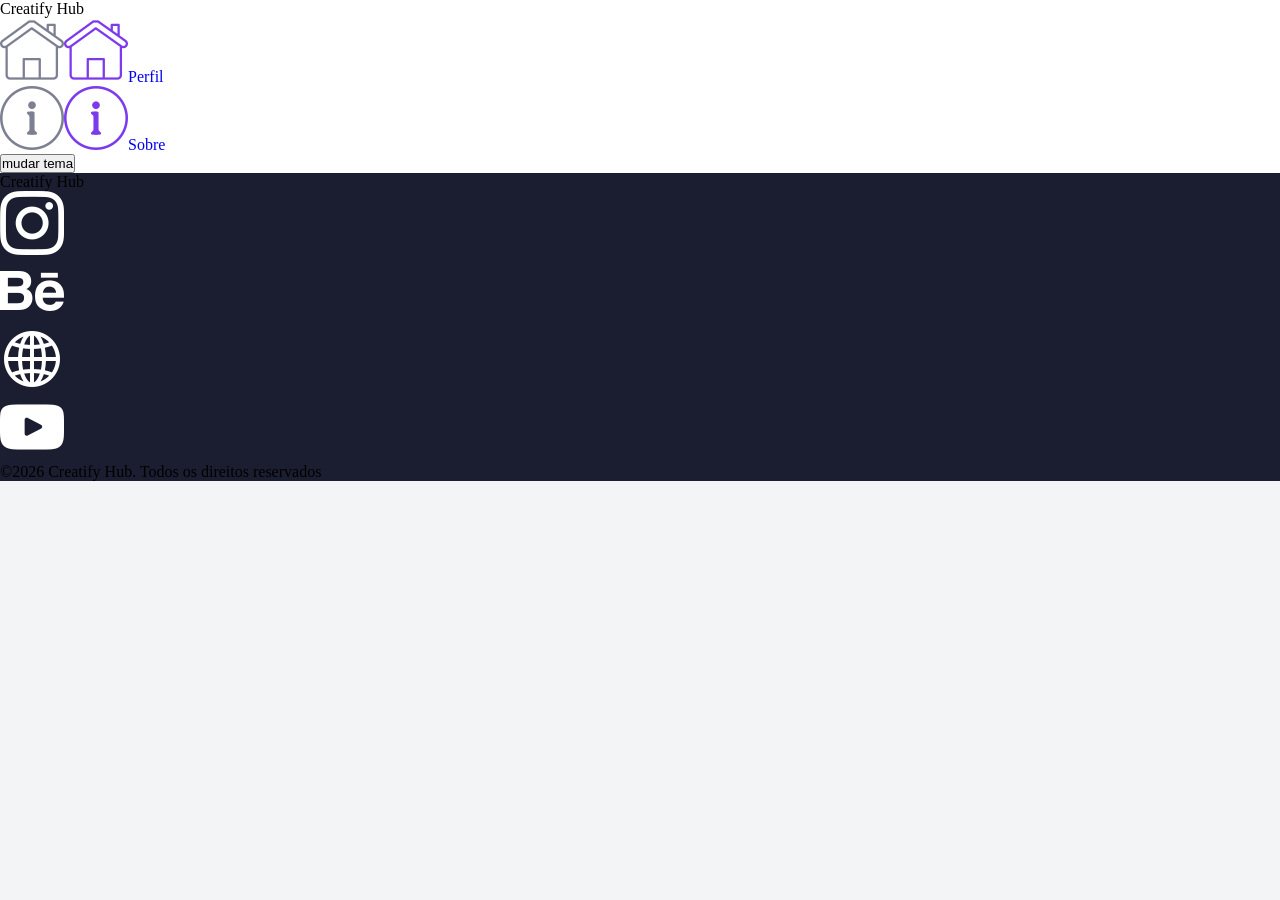
==== pages/sobre.html @ c6175269 "feat: add about page structure" ====
<!DOCTYPE html>
<html lang="pt-BR">
<head>
    <meta charset="UTF-8">
    <meta name="viewport" content="width=device-width, initial-scale=1.0">
    <link rel="stylesheet" href="../assets/css/style.css">
    <title>Sobre</title>
</head>
<body>
    <header>
        <section id="container-menu">
            <div class="logo-menu">
                <div class="logo-menu-img">
                </div>
                <div class="logo-menu-txt">
                    <p>Creatify <span>Hub</span></p>
                </div>
            </div>

            <nav aria-label="Menu principal" class="menu">
                <ul>
                    <li><a href="../index.html"><img src="../assets/icons/home.png" alt="" class="img-menu"><img src="../assets/icons/home-hover.png" alt="" class="img-hover">Perfil</a></li>

                    <li><a href="../pages/sobre.html" class="ativ"><img src="../assets/icons/sobre.png" alt="" class="img-menu"><img src="../assets/icons/sobre-hover.png" alt="" class="img-hover">Sobre</a></li>
                </ul>
            </nav>

            <div>
                <button>mudar tema</button>
            </div>
        </section>
    </header>


    <footer>
        <section class="rodape">
            <div class="logo-rodape">
                <div class="logo-rodape-img">

                </div>
                <div class="logo-rodape-txt">
                    <p>Creatify <span>Hub</span></p>
                </div>
            </div>

            <nav aria-label="Redes sociais" class="redes-sociais">
                <ul>
                    <li><a href="#!"><img src="../assets/icons/instagram-branco.png" alt="Instagram"></a></li>
                    <li><a href="#!"><img src="../assets/icons/behance-branco.png" alt="Behance"></a></li>
                    <li><a href="#!"><img src="../assets/icons/internet-branco.png" alt="Site pessoal"></a></li>
                    <li><a href="#!"><img src="../assets/icons/youtube-branco.png" alt="YouTube"></a></li>
                </ul>
            </nav>

            <div class="copy">
                <p>&copy;2026 Creatify Hub. Todos os direitos reservados</p>
            </div>
        </section>
    </footer>

    <script src="../assets/js/script.js"></script>
</body>
</html>
---- assets/css/style.css ----
@charset "UTF-8";
@import url(variables.css);

*{
    padding: 0;
    margin: 0;
    box-sizing: border-box;
}

a{
    text-decoration: none;
}

ul{
    list-style: none;
}

body{
    background-color: var(--cor-fundo);
}


header{
    background-color: var(--cor-fundo-branco);
}

footer{
    background-color: var(--cor-fundo-rodape);
}
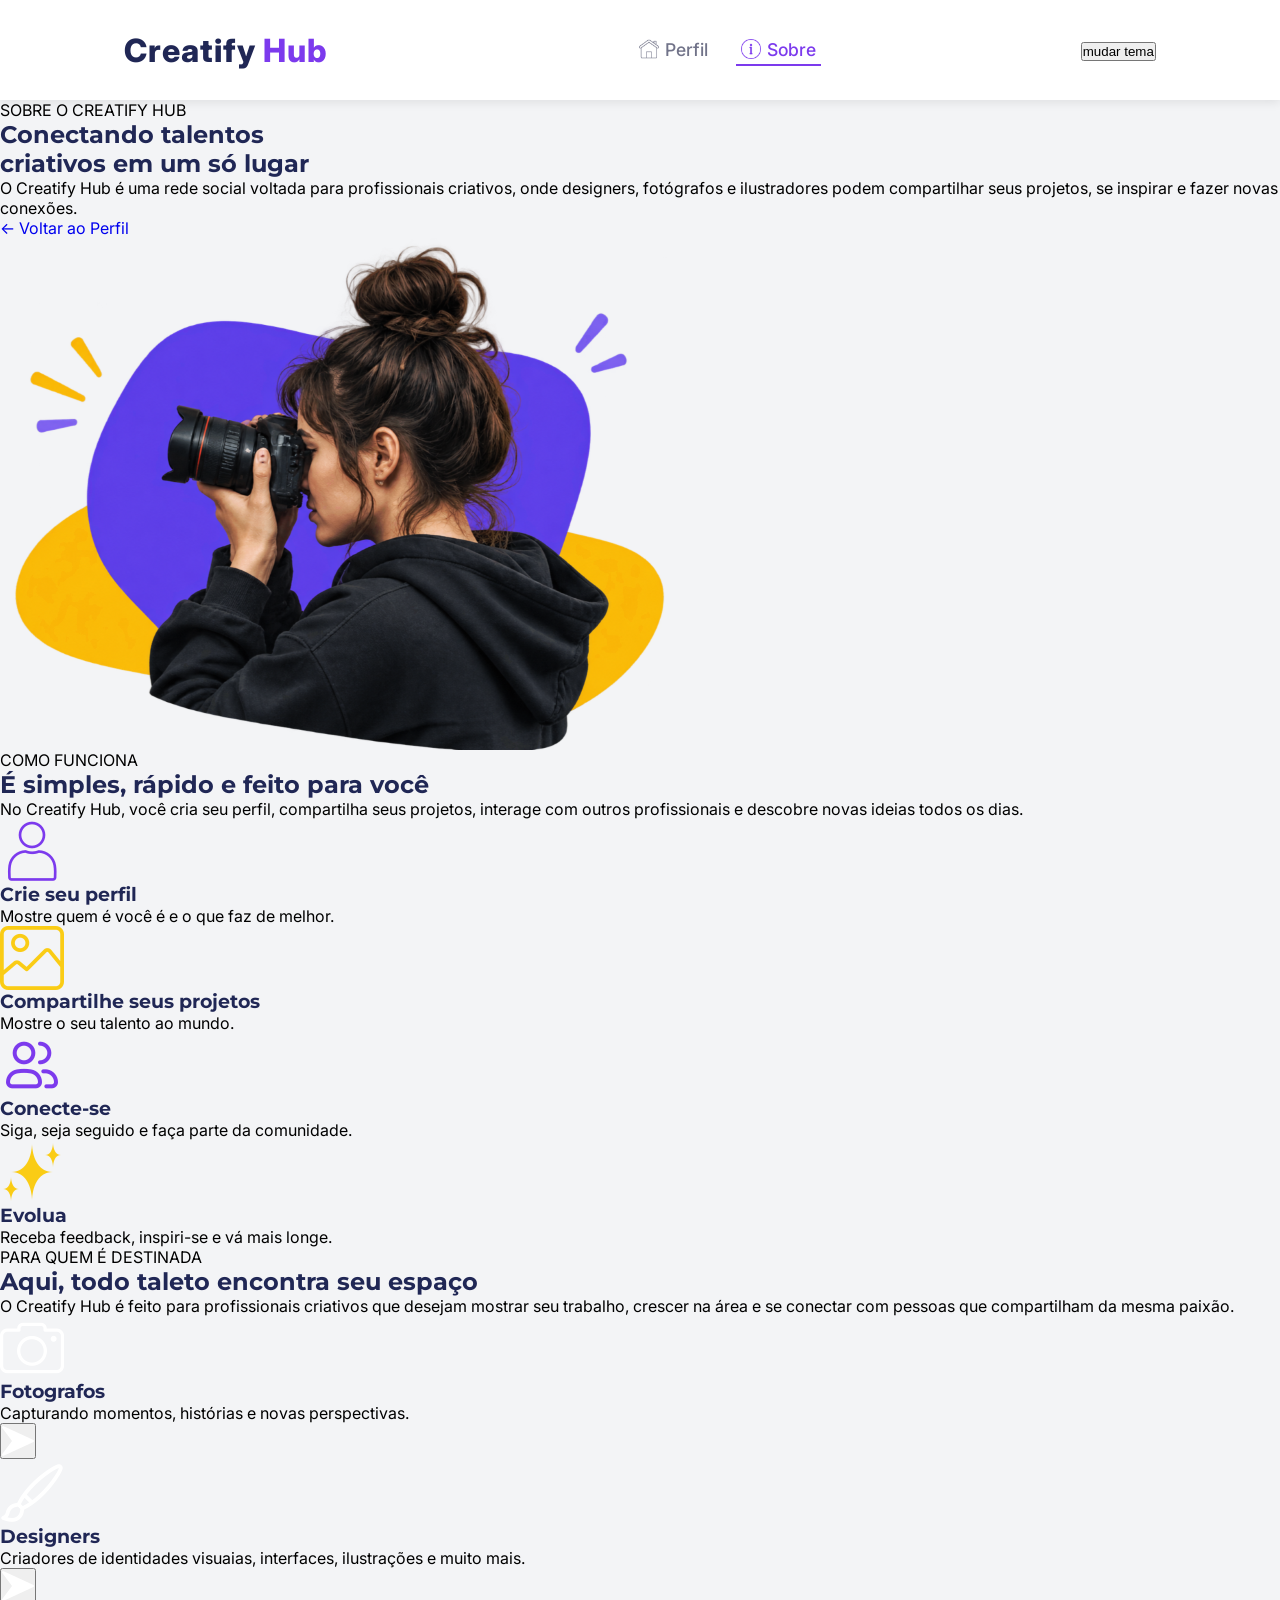
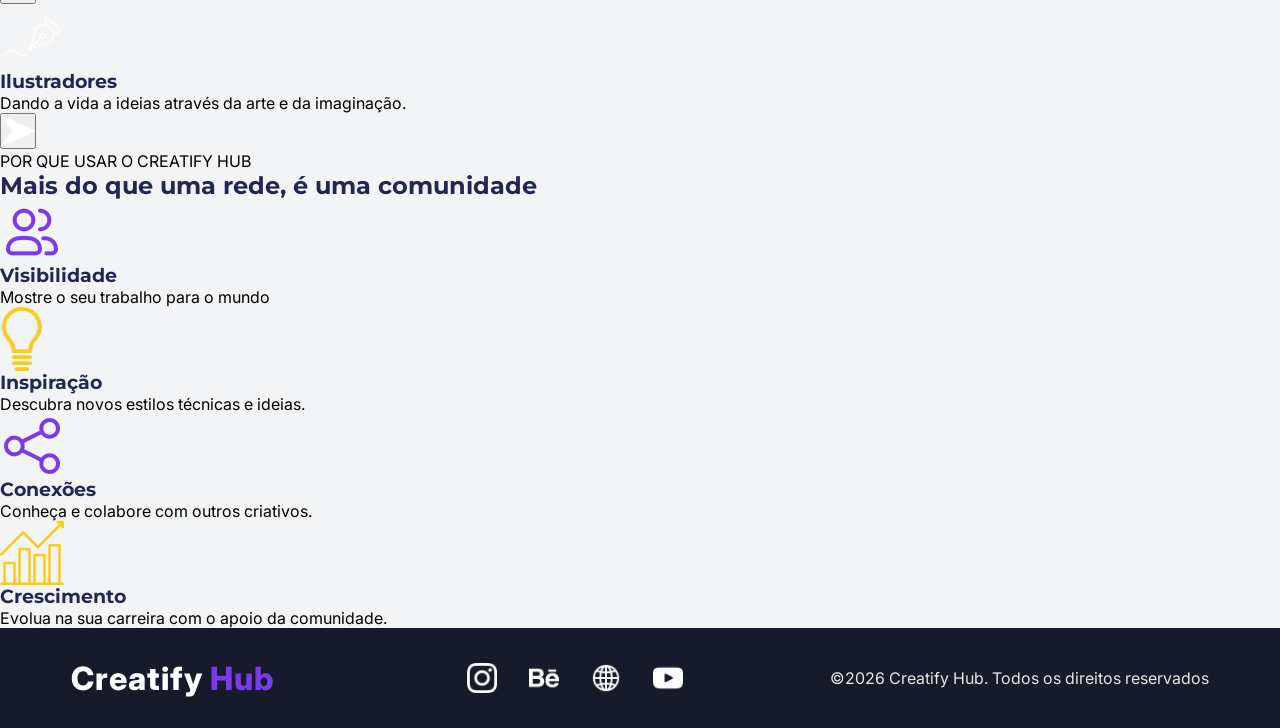
==== commit 9b445b11: "feat: add about page content structure" ====
--- a/pages/sobre.html
+++ b/pages/sobre.html
@@ -31,6 +31,136 @@
         </section>
     </header>
 
+    <main id="container-sobre">
+        <section class="hero-sobre">
+            <div class="hero-txt">
+                <span class="global-span">SOBRE O CREATIFY HUB</span>
+                <h1>Conectando talentos <br><span>criativos</span> em um só lugar</h1>
+                <p>O Creatify Hub é uma rede social voltada para profissionais criativos, onde designers, fotógrafos e ilustradores podem compartilhar seus projetos, se inspirar e fazer novas conexões.</p>
+                <a href="../index.html">← Voltar ao Perfil</a>
+            </div>
+            <div class="hero-img">
+                <img src="../assets/img/sobre.png" alt="">
+            </div>
+        </section>
+
+        <section class="conteudo-sobre">
+            <div class="cards-sobre">
+                <div class="sobre">
+                    <span class="global-span">COMO FUNCIONA</span>
+                    <h2>É simples, rápido e feito para você</h2>
+                    <p>No Creatify Hub, você cria seu perfil, compartilha seus projetos, interage com outros profissionais e descobre novas ideias todos os dias.</p>
+                </div>
+
+                <div class="info-sobre funciona">
+                    <div class="func">
+                        <div class="func-img func-img-primar func-img1">
+                            <img src="../assets/icons/seguidores.png" alt="">
+                        </div>
+                        <h3>Crie seu perfil</h3>
+                        <p>Mostre quem é você é e o que faz de melhor.</p>
+                    </div>
+
+                    <div class="func-divisor"></div>
+
+                    <div class="func">
+                        <div class="func-img func-img-secun func-img2">
+                            <img src="../assets/icons/projeto-sobre.png" alt="">
+                        </div>
+                        <h3>Compartilhe seus projetos</h3>
+                        <p>Mostre o seu talento ao mundo.</p>
+                    </div>
+
+                    <div class="func-divisor"></div>
+
+                    <div class="func">
+                        <div class="func-img func-img-primar func-img3">
+                            <img src="../assets/icons/conecte-sobre.png" alt="">
+                        </div>
+                        <h3>Conecte-se</h3>
+                        <p>Siga, seja seguido e faça parte da comunidade.</p>
+                    </div>
+
+                    <div class="func-divisor"></div>
+
+                    <div class="func">
+                        <div class="func-img  func-img-secun func-img4">
+                            <img src="../assets/icons/evolua-sobre.png" alt="">
+                        </div>
+                        <h3>Evolua</h3>
+                        <p>Receba feedback, inspiri-se e vá mais longe.</p>
+                    </div>
+                </div>
+            </div>
+
+            <div class="cards-sobre">
+                <div class="sobre">
+                    <span class="global-span">PARA QUEM É DESTINADA</span>
+                    <h2>Aqui, todo taleto encontra seu espaço</h2>
+                    <p>O Creatify Hub é feito para profissionais criativos que desejam mostrar seu trabalho, crescer na área e se conectar com pessoas que compartilham da mesma paixão.</p>
+                </div>
+
+                <div class="info-sobre">
+                    <div class="card-profi">
+                        <div class="profi-primaria profi"><img src="../assets/icons/camera-sobre.png" alt=""></div>
+                        <h3>Fotografos</h3>
+                        <p>Capturando momentos, histórias e novas perspectivas.</p>
+                        <button><img src="../assets/icons/seta-direita.png" alt=""></button>
+                    </div>
+
+                    <div class="card-profi">
+                        <div class="profi-secundaria profi">
+                            <img src="../assets/icons/pincel.png" alt="">
+                        </div>
+                        <h3>Designers</h3>
+                        <p>Criadores de identidades visuaias, interfaces, ilustrações e muito mais.</p>
+                        <button><img src="../assets/icons/seta-direita.png" alt=""></button>
+                    </div>
+
+                    <div class="card-profi">
+                        <div class="profi-primaria profi"><img src="../assets/icons/curvatura.png" alt="" class="curva"></div>
+                        <h3>Ilustradores</h3>
+                        <p>Dando a vida a ideias através da arte e da imaginação.</p>
+                        <button href="#!"><img src="../assets/icons/seta-direita.png" alt=""></button>
+                    </div>
+                </div>
+            </div>
+
+            <div  class="cards-sobre">
+                <div class="sobre">
+                    <span class="global-span">POR QUE USAR O CREATIFY HUB</span>
+                    <h2>Mais do que uma rede, é uma comunidade</h2>
+                </div>
+
+                <div  class="info-sobre">
+                    <div class="card-comu">
+                        <div class="sob sob-prima"><img src="../assets/icons/conecte-sobre.png" alt=""></div>
+                        <h3>Visibilidade</h3>
+                        <p>Mostre o seu trabalho para o mundo</p>
+                    </div>
+
+                    <div class="card-comu">
+                        <div class="sob sob-segu"><img src="../assets/icons/criativa.png" alt=""></div>
+                        <h3>Inspiração</h3>
+                        <p>Descubra novos estilos técnicas e ideias.</p>
+                    </div>
+
+                    <div class="card-comu">
+                        <div class="sob sob-prima"><img src="../assets/icons/compartilhar.png" alt=""></div>
+                        <h3>Conexões</h3>
+                        <p>Conheça e colabore com outros criativos.</p>
+                    </div>
+
+                    <div class="card-comu">
+                        <div class="sob sob-segu"><img src="../assets/icons/grafico.png" alt=""></div>
+                        <h3>Crescimento</h3>
+                        <p>Evolua na sua carreira com o apoio da comunidade.</p>
+                    </div>
+
+                </div>
+            </div>
+        </section>
+    </main>
 
     <footer>
         <section class="rodape">
--- a/assets/css/style.css
+++ b/assets/css/style.css
@@ -1,14 +1,31 @@
 @charset "UTF-8";
-@import url(variables.css);
+@import url('variables.css');
 
 *{
     padding: 0;
     margin: 0;
     box-sizing: border-box;
+    outline: 1px solid re;
 }
 
 a{
     text-decoration: none;
+    user-select: none;
+    white-space: nowrap;
+    -webkit-tap-highlight-color: transparent;
+}
+
+img{
+    max-width: 100%;
+    height: auto;
+    display: block;
+    user-select: none;
+    -webkit-user-drag: none;
+}
+
+h1,h2,h3{
+    font-family: var(--fonte-titulo);
+    color: var(--cor-texto-escuro);
 }
 
 ul{
@@ -17,13 +34,908 @@
 
 body{
     background-color: var(--cor-fundo);
-}
-
-
+    font-family: var(--fonte-texto);
+}
+
+.logo-menu, .logo-rodape{
+    width: 100%;
+    max-width: 250px;
+}
+
+.logo-menu-txt, .logo-rodape-txt{
+    font-size: 2rem;
+    font-weight: 800;
+    letter-spacing: 1px;
+}
+
+.logo-menu-txt span, .logo-rodape-txt span{
+    color: var(--cor-primaria);
+}
+
+html{
+    scroll-behavior: smooth;
+    scrollbar-width: thin;
+    scrollbar-color: var(--cor-primaria) var(--cor-fundo);
+}
+
+::-webkit-scrollbar{
+    width: 12px;
+}
+
+::-webkit-scrollbar-track{
+    background-color: var(--cor-fundo);
+}
+
+::-webkit-scrollbar-thumb{
+    background-color: var(--cor-primaria);
+    border-radius: 10px;
+    border: 3px solid var(--cor-fundo); 
+}
+
+/* ========== Inicio do Menu da pagina ========== */
 header{
+    display: flex;
+    align-items: center;
+    justify-content: center;
+    min-height: 100px;
+    width: 100%;
     background-color: var(--cor-fundo-branco);
-}
-
+    box-shadow: 0px 2px 10px #00000018;
+}
+
+#container-menu{
+    width: 100%;
+    max-width: 1600px;
+    min-height: 80px;
+    display: flex;
+    align-items: center;
+    justify-content: space-around;
+    flex-flow: row wrap;
+}
+
+.logo-menu-txt {
+    color: var(--cor-texto-escuro);
+}
+
+.menu{
+    width: 100%;
+    max-width: 210px;
+    padding: 5px;
+}
+
+.menu ul{
+    display: flex;
+    justify-content: space-around;
+    gap: 10px;
+}
+
+.menu a{
+    display: flex;
+    align-items: end;
+    gap: 6px;
+    cursor: pointer;
+    line-height: 1;
+    color: var(--cor-texto-clara);
+    font-size: 1.1rem;
+    font-weight: 500;
+    padding: 5px;
+    border-bottom: 2px solid transparent;
+    transition: color .3s ease-in-out, border .3s ease-in-out;
+}
+
+.menu a:hover{
+    color: var(--cor-primaria);
+    border-bottom: 2px solid var(--cor-primaria);
+}
+
+.menu a:hover .img-hover{
+    display: block;
+}
+
+.menu a:hover .img-menu{
+    display: none;
+}
+
+.img-hover{
+    display: none;
+}
+
+.menu img{
+    max-width: 20px;
+}
+
+.menu a:focus-visible{
+    outline: 2px solid var(--cor-primaria);
+    outline-offset: 4px;
+    color: var(--cor-primaria);
+    border-bottom: none;
+    border-radius: 5px;
+}
+
+.menu a:focus-visible .img-hover{
+    display: block;
+}
+
+.menu a:focus-visible .img-menu{
+    display: none;
+}
+
+a.ativ{
+    color: var(--cor-primaria);
+    border-bottom: 2px solid var(--cor-primaria);
+}
+
+a.ativ .img-hover{
+    display: block;
+}
+
+a.ativ .img-menu{
+    display: none;
+}
+/* ========== Fim do Menu da pagina ========== */
+
+
+/* ========== Inicio da pagina perfil ========== */
+#container-perfil{
+    display: flex;
+    align-items: flex-start;
+    justify-content: center;
+    flex-flow: row nowrap;
+    margin: 20px auto;
+    gap: 30px;
+    width: 100%;
+    max-width: 1600px;
+    padding: 10px;
+}
+
+.perfil{
+    background-color: var(--cor-fundo-branco);
+    box-shadow: 0px 0px 10px #00000018;
+    border-radius: 10px;
+    flex: 1;
+}
+
+.imagem-de-fundo{
+    border-radius: 10px 10px 0 0;
+    height: 200px;
+}
+
+.imagem-de-fundo img{
+    border-radius: 10px 10px 0 0;
+    height: 200px;
+    width: 100%;
+    object-fit: cover;
+}
+
+.foto-perfil{
+    position: absolute;
+    box-shadow: 5px 5px 10px #0000002f;
+    background-color: #E9E2D6;
+    border-radius: 50%;
+    width: 130px;
+    height: 130px;
+    bottom:50%;
+    top: 0;
+    left: 20px;
+    transform: translateY(-50%);
+    border: 2px solid var(--cor-primaria);
+    z-index: 1;
+}
+
+.foto-perfil img{
+    object-fit: cover;
+    border-radius: 50%;
+}
+
+.informacoes-perfil{
+    position: relative;
+    display: flex;
+    flex-flow: column nowrap;
+    gap: 30px;
+    padding: 20px;
+}
+
+.info-perfil{
+    margin-top: 60px;
+}
+
+.nome-pf{
+    display: flex;
+    align-items: center;
+    gap: 8px;
+    line-height: 1.4;
+}
+
+.nome-pf img{
+    max-width: 20px;
+}
+
+#nome{
+    font-weight: 700;
+    font-size: 1.7rem;
+    color: var(--cor-texto-escuro);
+}
+
+#profissao{
+    font-size: 1.1rem;
+    font-weight: 600;
+    color: var(--cor-primaria);
+    margin-bottom: 20px;
+}
+
+#bio{
+    font-size: 1.1rem;
+    margin-bottom: 20px;
+    font-weight: 500;
+    color: var(--cor-texto-escuro);
+    overflow-wrap: anywhere;
+}
+
+.bio-global{
+    display: flex;
+    align-items: center;
+    gap: 8px;
+    margin: 12px 0;
+    color: var(--cor-texto-clara);
+    font-size: 1.05rem;
+    font-weight: 400;
+}
+
+.local-img , .link-img{
+    max-width: 15px;
+    margin-right: 5px;
+}
+
+#trabalhos{
+    overflow-wrap: anywhere;
+}
+
+.traba-img{
+    max-width: 20px;
+}
+
+.botoes-perfil{
+    width: 100%;
+    max-width: 90%;
+    margin: 30px auto 0 auto;
+    display: flex;
+    justify-content: center;
+    flex-flow: row wrap;
+    gap: 20px;
+}
+
+#link-projeto{
+    color: var(--cor-texto-clara);
+    transition: color .2s;
+    user-select: auto;
+    cursor: pointer;
+    border-radius: 3px;
+}
+
+#link-projeto:hover{
+    color: var(--cor-primaria);
+    text-decoration: underline;
+}
+
+#link-projeto:focus-visible{
+    outline: 1px solid var(--cor-primaria);
+    outline-offset: 3px;
+    color: var(--cor-primaria);
+    text-decoration: underline;
+}
+
+#btn-seguir, #btn-bio{
+    flex: 1;
+    border: none;
+    padding: 12px;
+    font-size: 1.1rem;
+    font-weight: 500;
+    border-radius: 50px;
+    white-space: nowrap;
+    font-family: var(--fonte-titulo);
+    cursor: pointer;
+    transition: transform .2s;
+}
+
+#btn-seguir:active, #btn-bio:active{
+    transform: translateY(5px) scale(.95);
+}
+
+#btn-seguir:focus-visible, #btn-bio:focus-visible{
+    outline: 2px solid var(--cor-primaria);
+    outline-offset: 6px;
+    transform: translateY(5px) scale(.95);
+}
+
+#btn-seguir{
+    background-color: var(--cor-primaria);
+    color: var(--cor-fundo-branco);
+}
+
+#btn-bio{
+    background-color: #ede3ff;
+    color: var(--cor-primaria);
+}
+
+.seguidor{
+    position: relative;
+    display: flex;
+    justify-content: space-evenly;
+    align-items: center;
+    gap: 10px;
+    text-align: center;
+    padding: 10px 5px 20px 5px;
+}
+
+.seguidor::before{
+    position: absolute;
+    content: "";
+    background-image: linear-gradient(to right,#FFF , #b1b0b0, #8b8b8bb0 ,#b1b0b0 , #FFF );
+    bottom: 0;
+    left: 0;
+    width: 100%;
+    height: 1px;
+}
+
+.divisoria::before{
+    position: absolute;
+    content: "";
+    background-image: linear-gradient(to bottom,#FFF , #b1b0b0, #8b8b8b ,#b1b0b0 , #FFF );
+    top: 50%;
+    bottom: 0;
+    width: 1px;
+    height: 60px;
+    transform: translateY(-50%);
+}
+
+.info-segui p{
+    color: var(--cor-texto-escuro);
+    font-size: 1.6rem;
+    font-weight: 700;
+}
+
+.info-segui span, .visualizacao span{
+    color: var(--cor-texto-clara);
+    font-size: 1rem;
+    font-weight: 500;
+}
+
+.redes h2{
+    margin-bottom: 15px;
+}
+
+.redes a{
+    cursor: pointer;
+    position: relative;
+    display: inline-block;
+    width: 30px;
+    height: 30px;
+}
+
+.redes ul{
+    display: flex;
+    align-self: center;
+    gap: 30px;
+}
+
+.redes img{
+    max-width: 100%;
+    height: auto;
+    position: absolute;
+    left: 0;
+    top: 0;
+    transition: opacity .5s ease-out;
+}
+
+.rede-img{
+    opacity: 1;
+}
+
+.rede-hover {
+    opacity: 0;
+}
+
+.redes a:hover .rede-img {
+    opacity: 0;
+}
+
+.redes a:hover .rede-hover {
+    opacity: 1;
+}
+
+.redes a:focus-visible{
+    outline: 2px solid var(--cor-primaria);
+    outline-offset: 4px;
+    border-radius: 5px;
+}
+
+.redes a:focus-visible .rede-img {
+    opacity: 0;
+}
+
+.redes a:focus-visible .rede-hover {
+    opacity: 1;
+}
+
+.popup{
+    width: 90%;
+    max-width: 450px;
+    position: fixed;
+    left: 50%;
+    top: 50%;
+    transform: translate(-50%, -50%);
+    background-color: var(--cor-fundo);
+    border: none;
+    padding: 20px;
+    box-shadow: 0px 0px 10px #00000069;
+    border-radius: 20px;
+    z-index: 1;
+}
+
+.popup::backdrop{
+    background-color: #000000a8;
+}
+
+.popup h3{
+    font-size: 1.3rem;
+    font-weight: 700;
+    color: var(--cor-primaria);
+    margin-bottom: 20px;
+}
+
+.botao-fechar{
+    font-size: 1rem;
+    font-weight: 700;
+    line-height: 1;
+    padding: 4px 6px;
+    position: absolute;
+    top: 20px;
+    right: 20px;
+    cursor: pointer;
+    color: var(--cor-primaria);
+    font-family: var(--fonte-texto);
+    border-radius: 5px;
+    border: none;
+    background-color: transparent;
+    transition: background-color .4s , color .4s;
+}
+
+.botao-fechar:hover{
+    background-color: var(--cor-primaria);
+    color: var(--cor-fundo-branco);
+}
+
+.form-bio{
+    display: flex;
+    flex-flow: column nowrap;
+    align-items: flex-start;
+    gap: 20px;
+}
+
+.campo{
+    display: flex;
+    align-self: stretch;
+    flex-flow: column nowrap;
+    gap: 10px;
+    font-family: var(--fonte-titulo);
+}
+
+.campo label{
+    font-size: 1.15rem;
+    font-weight: 600;
+    color: var(--cor-texto-escuro);
+}
+
+#bio-nome, #site, #especifica {
+    font-size: 1.06rem;
+    font-weight: 400;
+    border: 2px solid var(--cor-primaria);
+    border-radius: 5px;
+    padding: 8px 5px;
+
+    font-family: var(--fonte-texto);
+    transition: border .4s, border-radius .4s, box-shadow .4s;
+}
+
+#bio-nome:focus, .campo textarea:focus, #site:focus, #especifica:focus{
+    border: 2px solid var(--cor-primaria-hover);
+    border-radius: 10px;
+    outline: none;
+    box-shadow: 0px 0px 10px #5928ad67;
+}
+
+.campo textarea{
+    border: 2px solid var(--cor-primaria);
+    border-radius: 5px;
+    padding: 10px;
+    resize: none;
+    height: 130px;
+    font-size: 1.06rem;
+    font-weight: 400;
+    transition: border .4s, border-radius .4s, box-shadow .4s;
+}
+
+.cont, .cont-princi{
+    font-family: var(--fonte-titulo);
+    font-weight: 600;
+    text-align: right;
+    font-size: .8rem;
+    line-height: 1;
+    padding-right: 2px;
+}
+
+.campo select{
+    font-size: 1.06rem;
+    font-weight: 500;
+    color: var(--cor-texto-escuro);
+    align-self: flex-start;
+    padding: 5px;
+    cursor: pointer;
+    border: 2px solid var(--cor-primaria);
+    border-radius: 5px;
+    font-family: var(--fonte-texto);
+}
+
+.campo select:focus{
+    outline: none;
+    border: 2px solid var(--cor-primaria-hover);
+}
+
+#salvar{
+    display: block;
+    margin: 20px 5px 10px auto;
+    width: 80px;
+    padding: 10px;
+    border-radius: 20px;
+    border: none;
+    background-color: var(--cor-primaria);
+    color: var(--cor-fundo-branco);
+    font-size: 1rem;
+    font-weight: 500;
+    font-family: var(--fonte-titulo);
+    cursor: pointer;
+}
+
+.conteudo{
+    display: flex;
+    flex-flow: column nowrap;
+    gap: 30px;
+    flex: 2;
+}
+
+.frase{
+    display: flex;
+    align-items: center;
+    justify-content: center;
+    background-color: #7c3aed25;
+    box-shadow: 0px 0px 10px #00000025;
+    border-radius: 10px;
+    min-height: 120px;
+}
+
+.frase-txt{
+    position: relative;
+    display: flex;
+    align-items: center;
+    justify-content: space-around;
+    font-size: 1.3rem;
+    font-family: var(--fonte-titulo);
+    font-weight: 500;
+    flex: 1;
+    min-height: 100px;
+    padding: 10px;
+}
+
+.frase-txt::before{
+    position: absolute;
+    content: "";
+    bottom: 5px;
+    right: 50%;
+    width: 100px;
+    height: 3px;
+    transform: translate(-50%, -50%);
+    background-color: var(--cor-primaria);
+}
+
+.frase-img{
+    position: relative;
+    align-self: stretch;
+    flex: 1;
+}
+
+.frase-img img {
+    display: block;
+    border-radius: 0px 10px 10px 0px;
+    width: 100%;
+    height: 200px;
+    object-fit: cover;
+}
+
+.frase-img::after{
+    position: absolute;
+    content: "";
+    inset: 0;
+    background-image: linear-gradient(to right, #E2D9F4, #e2d9f4d2, #ffffff00 , #ffffff00);
+}
+
+.seguidores{
+    position: relative;
+    background-color: var(--cor-fundo-branco);
+    box-shadow: 0px 0px 10px #00000018;
+    display: flex;
+    align-items: center;
+    justify-content: space-evenly;
+    border-radius: 10px;
+    height: 150px;
+    gap: 10px;
+}
+
+.visualizacao {
+    display: flex;
+    align-items: center;
+    justify-content: center;
+    gap: 10px;
+}
+
+.visualizacao img{
+    max-width: 40px;
+}
+
+.visualizacao p{
+    font-size: 1.8rem;
+    font-weight: 800;
+    color: var(--cor-texto-escuro);
+}
+
+.divisor::before{
+    position: absolute;
+    content: "";
+    background-image: linear-gradient(to bottom,#FFF , #b1b0b0, #8b8b8b ,#b1b0b0 , #FFF );
+    width: 1px;
+    height: 100px;
+    transform: translateY(-50%);
+    top: 50%;
+    bottom: 0;
+}
+
+.projeto{
+    background-color: var(--cor-fundo-branco);
+    box-shadow: 0px 0px 10px #00000018;
+    border-radius: 10px;
+    padding: 20px;
+}
+
+#btn-ver{
+    cursor: pointer;
+    padding: 8px 16px;
+    background-color: transparent;
+    font-family: var(--fonte-titulo);
+    font-size: 1.1rem;
+    font-weight: 600;
+    color: var(--cor-texto-escuro);
+    border: none;
+    transition: color .2s;
+}
+
+#btn-ver:hover{
+    color: var(--cor-primaria);
+}
+
+#btn-ver:focus-visible{
+    outline: 2px solid var(--cor-primaria);
+    outline-offset: 2px;
+    color: var(--cor-primaria);
+    border-radius: 5px;
+}
+
+.projeto-titulo{
+    display: flex;
+    justify-content: space-between;
+    margin-bottom: 20px;
+}
+
+.cards{
+    display: grid;
+    grid-template-columns: repeat(3,1fr);
+    gap: 20px;
+}
+
+.card{
+    box-shadow: 0px 0px 10px #0000003b;
+    border-radius: 20px;
+    height: 340px;
+}
+
+.card-img img{
+    height: 200px;
+    width: 100%;
+    border-radius: 20px 20px 0px 0px;
+    object-fit: cover;
+}
+
+.card-txt{
+    padding: 10px;
+}
+
+.curti-favorito{
+    height: 90px;
+    display: flex;
+    align-items: end;
+    justify-content: space-between;
+    padding: 10px 0;
+}
+
+.curti-favorito button{
+    border: none;
+    padding: 5px;
+    cursor: pointer;
+    background-color: transparent;
+}
+
+.curti-favorito button:focus-visible{
+    outline: 2px solid var(--cor-primaria);
+    outline-offset: 1px;
+    border-radius: 5px;
+}
+
+.curti-favorito img{
+    max-width: 30px;
+}
+
+.card-txt h3{
+    font-size: 1.2rem;
+    font-weight: 600;
+}
+
+.curtidas{
+    display: flex;
+    align-items: center;
+    gap: 5px;
+}
+
+.curtidas span{
+    color: #333232;
+    font-size: 1.08rem;
+    font-weight: 500;
+}
+
+.invisivel{
+    display: none;
+}
+
+.editar-bio{
+    width: 100%;
+    max-width: 500px;
+    align-self: flex-end;
+    background-color: var(--cor-fundo-branco);
+    box-shadow: 0px 0px 10px #00000018;
+    border-radius: 10px;
+    padding: 20px;
+}
+
+.editar-bio h2{
+    display: flex;
+    line-height: 1;
+    align-items: center;
+    margin-bottom: 20px;
+    gap: 6px;
+}
+
+.editar-bio img{
+    max-width: 30px;
+}
+
+.editar-bio textarea{
+    width: 100%;
+    height: 130px;
+    
+    resize: none;
+    font-size: 1.1rem;
+    font-family: var(--fonte-texto);
+    font-weight: 500;
+    padding: 5px;
+    line-height: 1.4;
+    border: 1px solid var(--cor-primaria);
+    border-radius: 8px;
+    transition: border .3s, border-radius .3s;
+}
+
+.cont-princi{
+    margin: 5px 0 20px 0;
+}
+
+.editar-bio textarea:focus{
+    border: 1px solid var(--cor-primaria-hover);
+    outline: none;
+    border-radius: 12px;
+    box-shadow: 0px 0px 10px #5928ad67;
+}
+
+.botoes-bio{
+    display: flex;
+    justify-content: right;
+    gap: 20px;
+}
+
+.btn-biografia{
+    font-family: var(--fonte-titulo);
+    font-size: 1rem;
+    font-weight: 500;
+    cursor: pointer;
+    width: 100px;
+    padding: 8px;
+    border-radius: 10px;
+    border: none;
+}
+
+.btn-cancela{
+    background-color: #7c3aed25;
+    color: var(--cor-primaria);
+}
+
+.btn-salvar{
+    background-color: var(--cor-primaria);
+    color: var(--cor-fundo-branco);
+}
+/* ========== Fim da pagina perfil ========== */
+
+
+/* ========== Inicio do Rodape da pagina ========== */
 footer{
+    width: 100%;
     background-color: var(--cor-fundo-rodape);
-}+    min-height: 100px;
+    padding: 10px;
+    color: var(--cor-texto-rodape);
+    display: flex;
+    align-items: center;
+    justify-content: center;
+}
+
+.rodape{
+    width: 100%;
+    max-width: 1600px;
+    min-height: 80px;
+    display: flex;
+    align-items: center;
+    justify-content: space-around;
+    flex-flow: row wrap;
+    gap: 10px;
+}
+
+.logo-rodape-txt{
+    color: var(--cor-fundo-branco);
+}
+
+.redes-sociais{
+   padding: 8px;
+}
+
+.redes-sociais ul{
+    display: flex;
+    flex-flow: row wrap;
+    gap: 20px;
+}
+
+.redes-sociais img{
+    max-width: 30px;
+}
+
+.redes-sociais a{
+    display: block;
+    padding: 6px;
+    border-radius: 10px;
+    cursor: pointer;
+    transition: background-color .4s, transform .4s;
+}
+
+.redes-sociais a:hover{
+    background-color: #ffffff1e;
+    transform: translateY(-3px);
+}
+
+.redes-sociais a:focus-visible{
+    outline: 2px solid var(--cor-fundo);
+    transform: translateY(-3px);
+}
+/* ========== Fim do Rodape da pagina ========== */
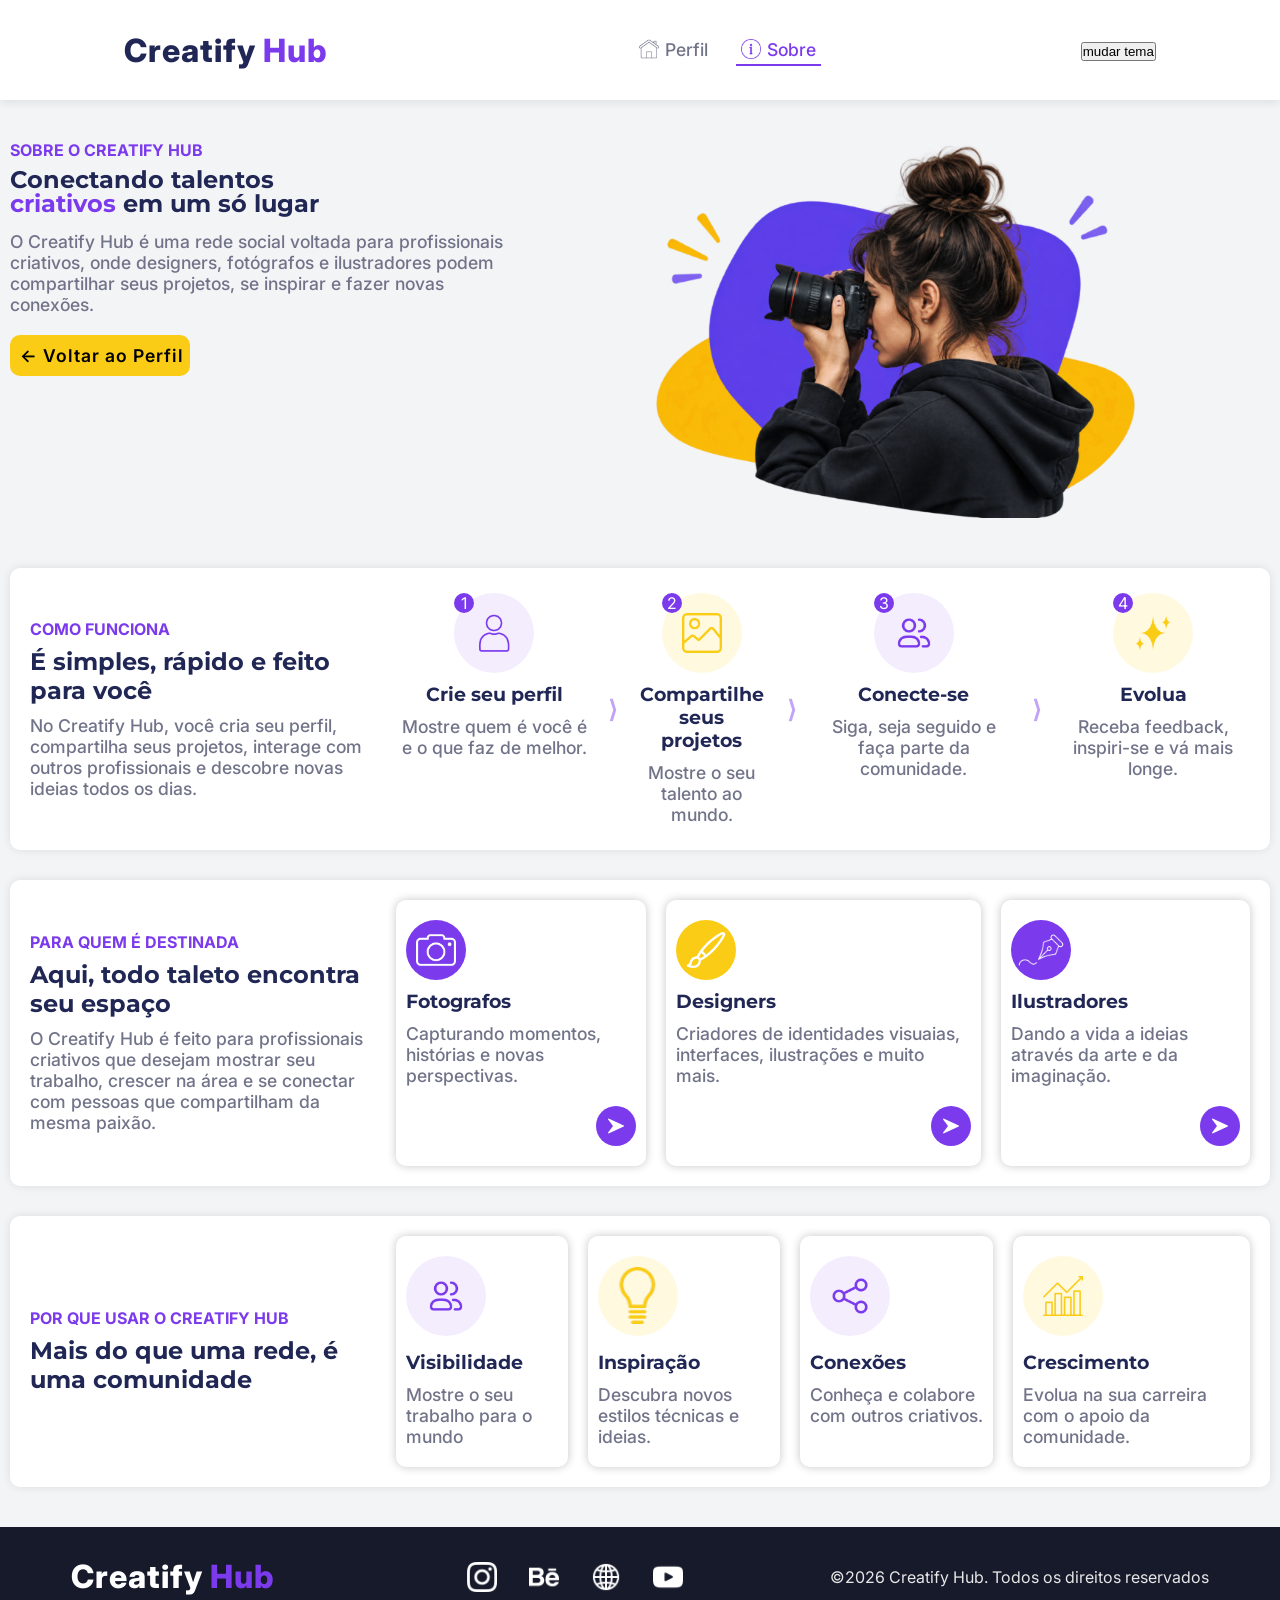
==== commit db52c117: "feat: update profession buttons for profile selection" ====
--- a/pages/sobre.html
+++ b/pages/sobre.html
@@ -105,7 +105,7 @@
                         <div class="profi-primaria profi"><img src="../assets/icons/camera-sobre.png" alt=""></div>
                         <h3>Fotografos</h3>
                         <p>Capturando momentos, histórias e novas perspectivas.</p>
-                        <button><img src="../assets/icons/seta-direita.png" alt=""></button>
+                        <a class="btn-perfil" href="../index.html" data-profissao="fotografo"><img src="../assets/icons/seta-direita.png" alt=""></a>
                     </div>
 
                     <div class="card-profi">
@@ -114,14 +114,14 @@
                         </div>
                         <h3>Designers</h3>
                         <p>Criadores de identidades visuaias, interfaces, ilustrações e muito mais.</p>
-                        <button><img src="../assets/icons/seta-direita.png" alt=""></button>
+                        <a class="btn-perfil" href="../index.html" data-profissao="designer"><img src="../assets/icons/seta-direita.png" alt=""></a>
                     </div>
 
                     <div class="card-profi">
                         <div class="profi-primaria profi"><img src="../assets/icons/curvatura.png" alt="" class="curva"></div>
                         <h3>Ilustradores</h3>
                         <p>Dando a vida a ideias através da arte e da imaginação.</p>
-                        <button href="#!"><img src="../assets/icons/seta-direita.png" alt=""></button>
+                        <a class="btn-perfil" href="../index.html" data-profissao="ilustrador"><img src="../assets/icons/seta-direita.png" alt=""></a>
                     </div>
                 </div>
             </div>
@@ -188,6 +188,7 @@
         </section>
     </footer>
 
+    <script src="../assets/js/sobre.js"></script>
     <script src="../assets/js/script.js"></script>
 </body>
 </html>
--- a/assets/css/style.css
+++ b/assets/css/style.css
@@ -5,7 +5,6 @@
     padding: 0;
     margin: 0;
     box-sizing: border-box;
-    outline: 1px solid re;
 }
 
 a{
@@ -526,7 +525,7 @@
     color: var(--cor-texto-escuro);
 }
 
-#bio-nome, #site, #especifica {
+#bio-nome, #site, #especifica, #site-url{
     font-size: 1.06rem;
     font-weight: 400;
     border: 2px solid var(--cor-primaria);
@@ -537,7 +536,7 @@
     transition: border .4s, border-radius .4s, box-shadow .4s;
 }
 
-#bio-nome:focus, .campo textarea:focus, #site:focus, #especifica:focus{
+#bio-nome:focus, .campo textarea:focus, #site:focus, #especifica:focus, #site-url:focus{
     border: 2px solid var(--cor-primaria-hover);
     border-radius: 10px;
     outline: none;
@@ -635,6 +634,11 @@
     height: 3px;
     transform: translate(-50%, -50%);
     background-color: var(--cor-primaria);
+    transition: right 0.3s ease;
+}
+
+.frase-txt.mover::before{
+    right: 59%;
 }
 
 .frase-img{
@@ -880,6 +884,269 @@
 /* ========== Fim da pagina perfil ========== */
 
 
+/* ========== Inico da pagina sobre ========== */
+#container-sobre{
+    display: flex;
+    justify-self: center;
+    flex-flow: column nowrap;
+    max-width: 1500px;
+    width: 100%;
+    gap: 50px;
+    padding: 10px;
+    margin: 30px 0;
+}
+
+#container-sobre p{
+    font-size: 1.1rem;
+    font-weight: 500;
+    color: var(--cor-texto-clara);
+}
+
+.global-span{
+    display: block;
+    font-weight: 700;
+    color: var(--cor-primaria);
+    margin-bottom: 8px;
+}
+
+.hero-sobre p, .conteudo-sobre p{
+    margin: 10px 0 0 0;
+}
+
+.hero-sobre{
+    display: flex;
+    gap: 10px;
+}
+
+.hero-txt{
+    flex: 4;
+}
+
+.hero-txt h1 {
+    line-height: 1;
+}
+
+.hero-txt h1 > span{
+    color: var(--cor-primaria);
+}
+
+.hero-txt p{
+    margin: 15px 0;
+}
+
+.hero-txt a{
+    display: block;
+    text-align: center;
+    padding: 10px;
+    border-radius: 10px;
+    max-width: 180px;
+    background-color: var(--cor-secundaria);
+    color: black;
+    font-size: 1.1rem;
+    font-weight: 600;
+    letter-spacing: 1px;
+    transition: transform .1s;
+    margin-top: 20px;
+}
+
+.hero-txt a:active{
+    transform: translateY(3px);
+}
+
+.hero-img{
+    flex: 6;
+}
+
+.hero-img img{
+    max-width: 500px;
+    margin: auto;
+}
+
+.conteudo-sobre{
+    display: flex;
+    flex-flow: column nowrap;
+    gap: 30px;
+}
+
+.cards-sobre{
+    display: flex;
+    align-items: center;
+    gap: 25px;
+    padding: 20px;
+    background-color: var(--cor-fundo-branco);
+    box-shadow: 0px 0px 10px #00000018;
+    border-radius: 10px;
+}
+
+.sobre{
+    flex: 2;
+}
+
+.info-sobre{
+    flex: 5;
+    display: flex;
+    justify-content: space-evenly;
+    gap: 20px;
+}
+
+.funciona{
+    position: relative;
+}
+
+.func {
+    max-width: 220px;
+    padding: 5px;
+    text-align: center;
+}
+
+.func-divisor::before {
+    position: absolute;
+    content: "\27E9";
+    color: #7c3aed77;
+    font-family: var(--fonte-texto);
+    font-size: 1.5rem;
+    font-weight: 600;
+    top: 50%;
+    transform: translate(-50%, -50%);
+}
+
+.func-img{
+    position: relative;
+    display: flex;
+    align-items: center;
+    justify-content: center;
+    margin: 0 auto 10px auto;
+    width: 80px;
+    height: 80px;
+    border-radius: 50%;
+
+}
+
+.func-img img{
+    max-width: 40px;
+}
+
+.func-img::before{
+    position: absolute;
+    content: "";
+    color: var(--cor-fundo-branco);
+    font-size: 1rem;
+    width: 20px;
+    height: 20px;
+    background-color: var(--cor-primaria);
+    border-radius: 50%;
+    top: 0;
+    left: 0;
+    line-height: 1;
+    display: flex;
+    align-items: center;
+    justify-content: center;
+}
+
+.func-img1::before{
+    content: "1";
+}
+.func-img2::before{
+    content: "2";
+}
+.func-img3::before{
+    content: "3";
+}
+.func-img4::before{
+    content: "4";
+}
+
+.func-img-primar{
+    background-color: #7c3aed17;
+}
+
+.func-img-secun{
+    background-color: #facc1521;
+}
+
+.card-profi{
+    display: flex;
+    flex-flow: column nowrap;
+    border-radius: 10px;
+    padding: 10px;
+    box-shadow: 0px 0px 10px #0000003a;
+}
+
+.profi{
+    display: flex;
+    align-items: center;
+    justify-content: center;
+    width: 60px;
+    height: 60px;
+    margin: 10px 0;
+    border-radius: 50%;
+}
+
+.profi img{
+    max-width: 40px;
+}
+
+img.curva{
+   max-width: 50px;
+}
+
+.profi-primaria{
+    background-color: var(--cor-primaria);
+}
+
+.profi-secundaria{
+    background-color: var(--cor-secundaria);
+}
+
+.btn-perfil{
+    align-self: flex-end;
+    display: flex;
+    align-items: center;
+    justify-content: center;
+    margin: 20px 0 10px 0;
+    color: var(--cor-fundo-branco);
+    background-color: var(--cor-primaria);
+    width: 40px;
+    height: 40px;
+    border-radius: 50%;
+    cursor: pointer;
+    padding: 2px;
+}
+
+.btn-perfil img{
+    max-width: 16px;
+}
+
+.card-comu{
+    box-shadow: 0px 0px 10px #0000003a;
+    padding: 10px 10px 20px 10px;
+    border-radius: 10px;
+}
+
+.sob{
+    display: flex;
+    align-items: center;
+    justify-content: center;
+    width: 80px;
+    height: 80px;
+    border-radius: 50%;
+    margin: 10px 0 15px 0;
+}
+
+.sob img{
+    max-width: 40px;
+}
+
+.sob-prima{
+    background-color: #7c3aed17;
+}
+
+.sob-segu{
+    background-color: #facc1521;
+}
+/* ========== Fim da pagina sobre ========== */
+
+
 /* ========== Inicio do Rodape da pagina ========== */
 footer{
     width: 100%;
@@ -938,4 +1205,8 @@
     outline: 2px solid var(--cor-fundo);
     transform: translateY(-3px);
 }
+
+.copy{
+    text-align: center;
+}
 /* ========== Fim do Rodape da pagina ========== */
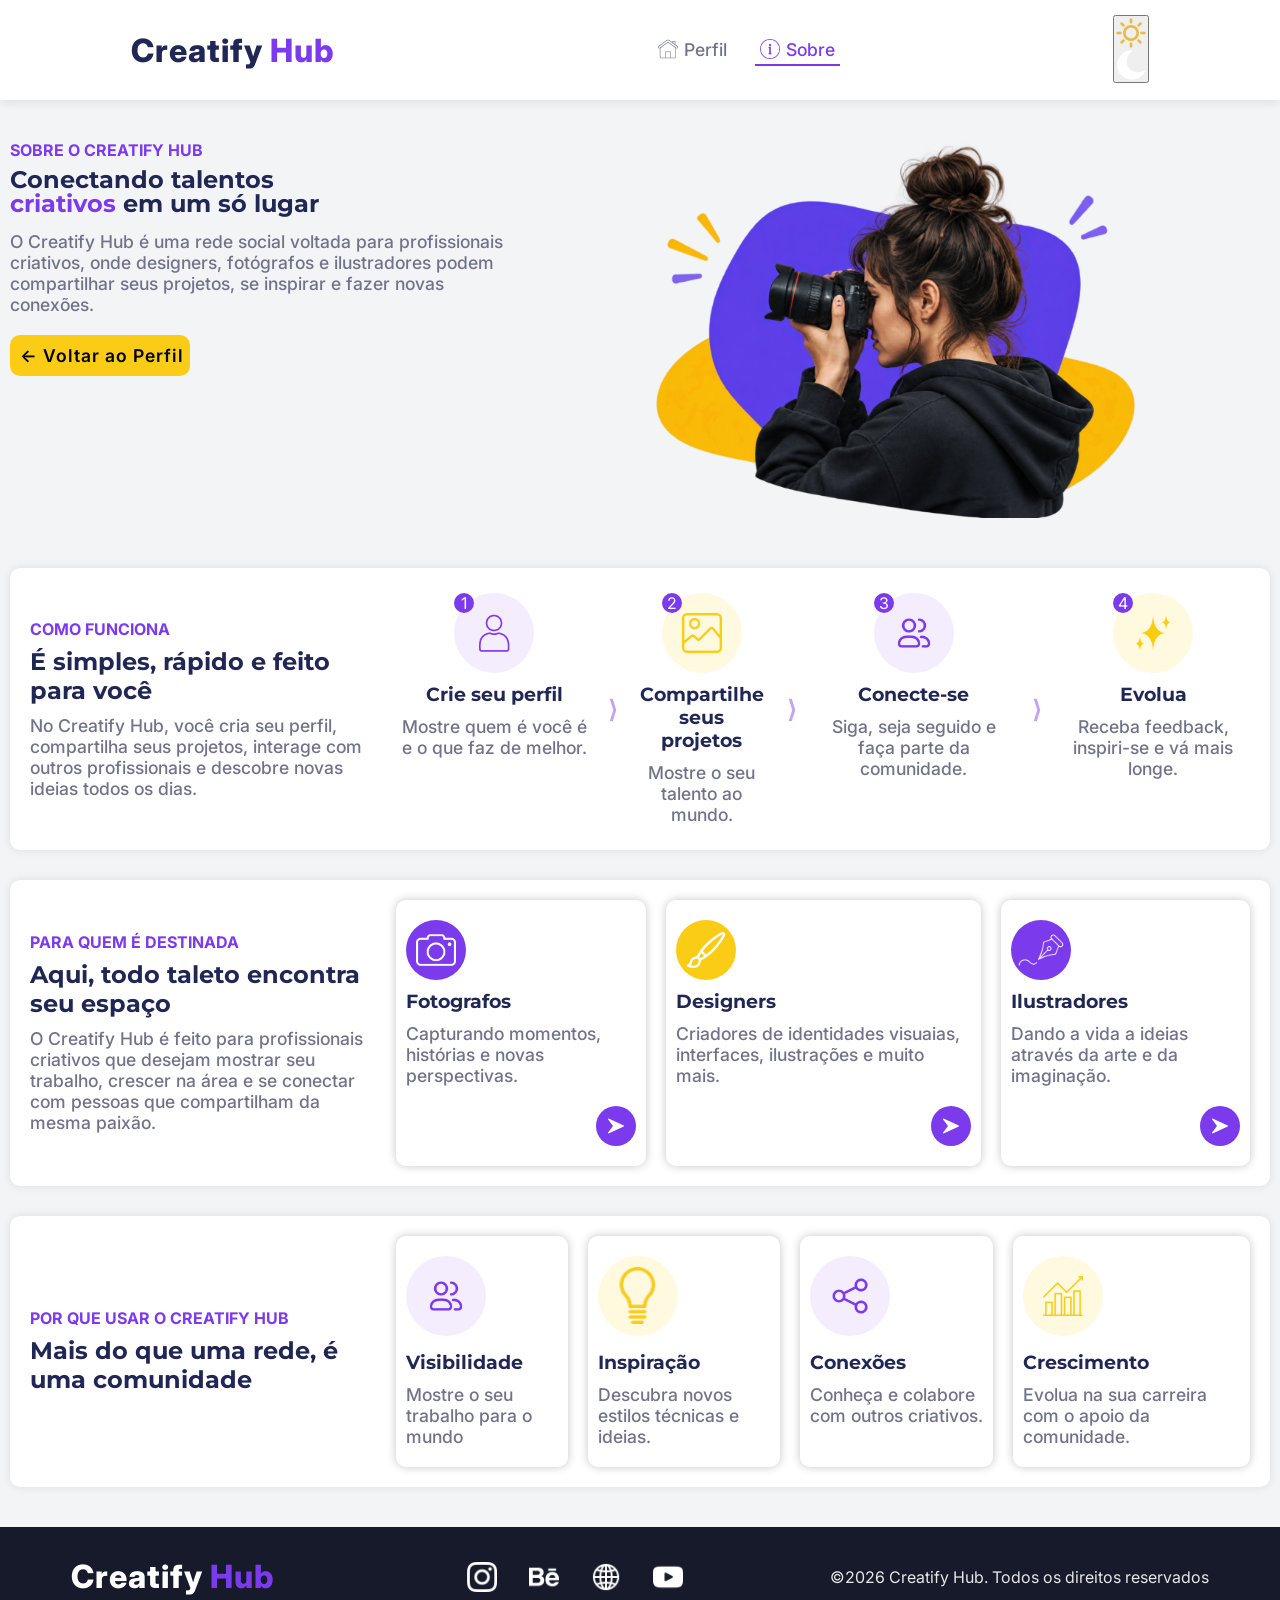
==== commit 32c7c1bb: "feat: add theme toggle button to about page" ====
--- a/pages/sobre.html
+++ b/pages/sobre.html
@@ -26,7 +26,12 @@
             </nav>
 
             <div>
-                <button>mudar tema</button>
+                <button id="troca-tema" onclick="mudar()">
+                    <span class="bolinha">
+                        <img src="../assets/icons/tema-claro.png" alt="" id="tema-img" class="tema-claro">
+                        <img src="../assets/icons/tema-escuro.png" alt="" id="tema-img" class="tema-escuro">
+                    </span>
+                </button>
             </div>
         </section>
     </header>
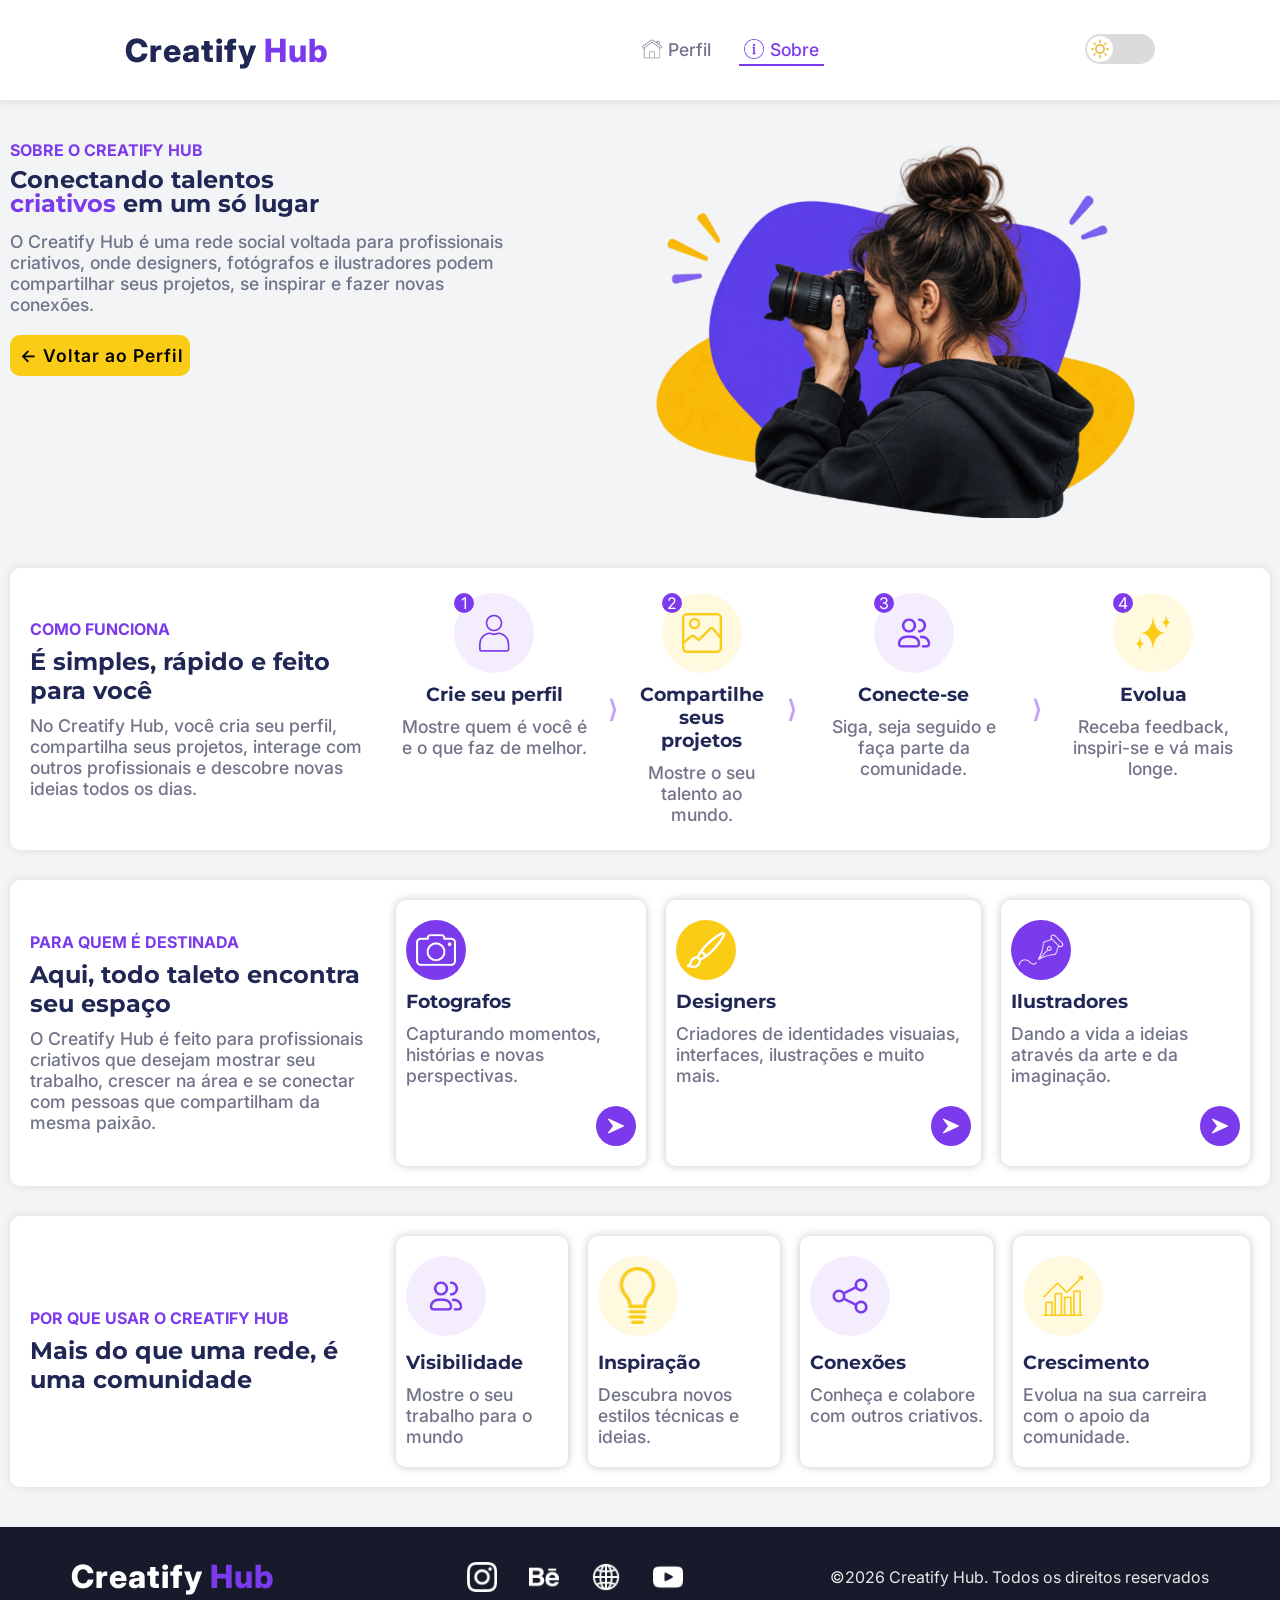
==== commit b4aa8c73: "fix: add missing names to About page buttons" ====
--- a/pages/sobre.html
+++ b/pages/sobre.html
@@ -26,7 +26,7 @@
             </nav>
 
             <div>
-                <button id="troca-tema" onclick="mudar()">
+                <button id="troca-tema" aria-label="Modo escuro" onclick="mudar()">
                     <span class="bolinha">
                         <img src="../assets/icons/tema-claro.png" alt="" id="tema-img" class="tema-claro">
                         <img src="../assets/icons/tema-escuro.png" alt="" id="tema-img" class="tema-escuro">
@@ -110,7 +110,7 @@
                         <div class="profi-primaria profi"><img src="../assets/icons/camera-sobre.png" alt=""></div>
                         <h3>Fotografos</h3>
                         <p>Capturando momentos, histórias e novas perspectivas.</p>
-                        <a class="btn-perfil" href="../index.html" data-profissao="fotografo"><img src="../assets/icons/seta-direita.png" alt=""></a>
+                        <a aria-label="Ver tema fotografo" class="btn-perfil" href="../index.html" data-profissao="fotografo"><img src="../assets/icons/seta-direita.png" alt=""></a>
                     </div>
 
                     <div class="card-profi">
@@ -119,14 +119,14 @@
                         </div>
                         <h3>Designers</h3>
                         <p>Criadores de identidades visuaias, interfaces, ilustrações e muito mais.</p>
-                        <a class="btn-perfil" href="../index.html" data-profissao="designer"><img src="../assets/icons/seta-direita.png" alt=""></a>
+                        <a aria-label="Ver tema Designers" class="btn-perfil" href="../index.html" data-profissao="designer"><img src="../assets/icons/seta-direita.png" alt=""></a>
                     </div>
 
                     <div class="card-profi">
                         <div class="profi-primaria profi"><img src="../assets/icons/curvatura.png" alt="" class="curva"></div>
                         <h3>Ilustradores</h3>
                         <p>Dando a vida a ideias através da arte e da imaginação.</p>
-                        <a class="btn-perfil" href="../index.html" data-profissao="ilustrador"><img src="../assets/icons/seta-direita.png" alt=""></a>
+                        <a aria-label="Ver tema Ilustradores" class="btn-perfil" href="../index.html" data-profissao="ilustrador"><img src="../assets/icons/seta-direita.png" alt=""></a>
                     </div>
                 </div>
             </div>
@@ -193,7 +193,8 @@
         </section>
     </footer>
 
+    <script src="../assets/js/tema.js"></script>
+    <script src="../assets/js/script.js"></script>
     <script src="../assets/js/sobre.js"></script>
-    <script src="../assets/js/script.js"></script>
 </body>
 </html>
--- a/assets/css/style.css
+++ b/assets/css/style.css
@@ -1,6 +1,8 @@
 @charset "UTF-8";
 @import url('variables.css');
-
+@import url('dark.css');
+
+/* ========== Inicio do estilo global ========== */
 *{
     padding: 0;
     margin: 0;
@@ -70,6 +72,8 @@
     border-radius: 10px;
     border: 3px solid var(--cor-fundo); 
 }
+/* ========== Fim do estilo global ========== */
+
 
 /* ========== Inicio do Menu da pagina ========== */
 header{
@@ -171,6 +175,62 @@
 a.ativ .img-menu{
     display: none;
 }
+
+#troca-tema{
+    cursor: pointer;
+    width: 70px;
+    height: 30px;
+    border: none;
+    background-color: #dbdbdb;
+    border-radius: 30px;
+    padding: 2px;
+}
+
+#tema-img{
+    display: block;
+    max-width: 20px;
+    position: absolute;
+    transition: opacity .3s ease-in-out;
+}
+
+#troca-tema:focus-visible{
+    outline: 2px solid var(--cor-primaria);
+    outline-offset: 5px;
+}
+
+.bolinha{
+    position: relative;
+    display: flex;
+    align-items: center;
+    justify-content: center;
+    background-color: var(--cor-fundo-branco);
+    height: 26px;
+    width: 26px;
+    border-radius: 50%;
+    transition: transform .5s ease-in-out, background-color .3s ease-in;
+}
+
+.bolinha.deslizar{
+    background-color: var(--cor-dark-primaria);
+    transform: translateX(40px);
+}
+
+.tema-claro{
+    opacity: 1;
+}
+
+.tema-escuro{
+    opacity: 0;
+}
+
+.bolinha.deslizar .tema-claro{
+    opacity: 0;
+}
+
+.bolinha.deslizar .tema-escuro{
+    opacity: 1;
+}
+
 /* ========== Fim do Menu da pagina ========== */
 
 
@@ -832,7 +892,6 @@
 .editar-bio textarea{
     width: 100%;
     height: 130px;
-    
     resize: none;
     font-size: 1.1rem;
     font-family: var(--fonte-texto);
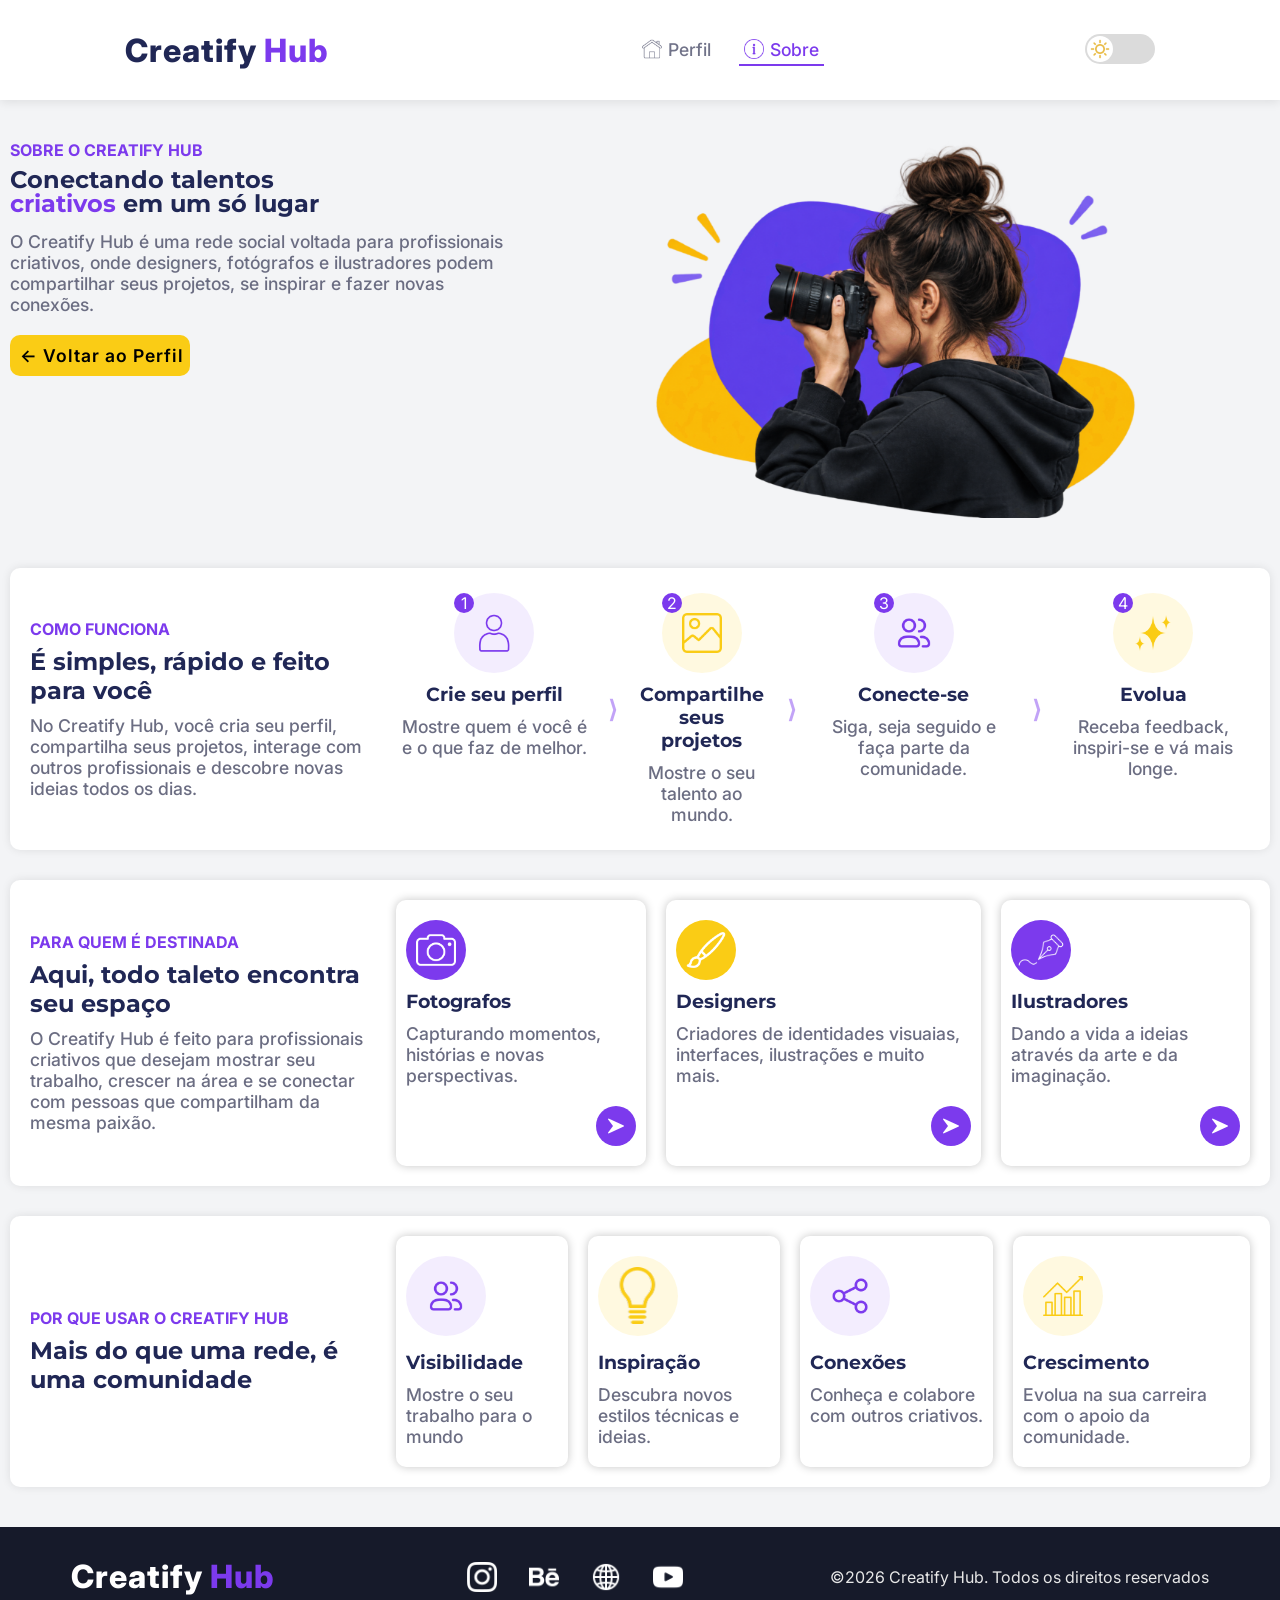
==== commit 00a1a049: "style: link responsive stylesheet on about page" ====
--- a/pages/sobre.html
+++ b/pages/sobre.html
@@ -4,6 +4,7 @@
     <meta charset="UTF-8">
     <meta name="viewport" content="width=device-width, initial-scale=1.0">
     <link rel="stylesheet" href="../assets/css/style.css">
+    <link rel="stylesheet" href="../assets/css/responsivo.css">
     <title>Sobre</title>
 </head>
 <body>
--- a/assets/css/style.css
+++ b/assets/css/style.css
@@ -591,7 +591,6 @@
     border: 2px solid var(--cor-primaria);
     border-radius: 5px;
     padding: 8px 5px;
-
     font-family: var(--fonte-texto);
     transition: border .4s, border-radius .4s, box-shadow .4s;
 }
@@ -900,7 +899,7 @@
     line-height: 1.4;
     border: 1px solid var(--cor-primaria);
     border-radius: 8px;
-    transition: border .3s, border-radius .3s;
+    transition: border .3s, border-radius .3s, box-shadow .3s;
 }
 
 .cont-princi{
@@ -923,7 +922,7 @@
 .btn-biografia{
     font-family: var(--fonte-titulo);
     font-size: 1rem;
-    font-weight: 500;
+    font-weight: 600;
     cursor: pointer;
     width: 100px;
     padding: 8px;
@@ -931,12 +930,17 @@
     border: none;
 }
 
+.btn-biografia:focus-visible{
+    outline: 2px solid var(--cor-primaria);
+    outline-offset: 4px;
+}
+
 .btn-cancela{
     background-color: #7c3aed25;
     color: var(--cor-primaria);
 }
 
-.btn-salvar{
+.butn-salvar{
     background-color: var(--cor-primaria);
     color: var(--cor-fundo-branco);
 }
@@ -958,7 +962,7 @@
 #container-sobre p{
     font-size: 1.1rem;
     font-weight: 500;
-    color: var(--cor-texto-clara);
+    color: #6b6d82;
 }
 
 .global-span{
@@ -1078,7 +1082,6 @@
     width: 80px;
     height: 80px;
     border-radius: 50%;
-
 }
 
 .func-img img{
@@ -1163,7 +1166,6 @@
     align-items: center;
     justify-content: center;
     margin: 20px 0 10px 0;
-    color: var(--cor-fundo-branco);
     background-color: var(--cor-primaria);
     width: 40px;
     height: 40px;
--- a/assets/css/responsivo.css
+++ b/assets/css/responsivo.css
@@ -0,0 +1,119 @@
+@charset "UTF-8";
+
+/* Tablet */
+@media (max-width: 1032px) {
+    /* ========== Inicio do estilo global ========== */
+    .menu a, #troca-tema, #link-projeto, #btn-seguir, #btn-bio, .redes a, .botao-fechar, #salva, #btn-ver, .curti-favorito button, .btn-biografia{
+        cursor: none;
+    }
+    /* ========== Fim do estilo global ========== */
+
+
+    /* ========== Inicio da pagina perfil ========== */
+    #container-perfil{
+        flex-wrap: wrap;
+    }
+
+    .informacoes-perfil{
+        padding: 15px;
+    }
+
+    #btn-seguir, #btn-bio{
+        max-width: 250px;
+    }
+
+    .projeto{
+        padding: 15px;
+    }
+
+    .cards{
+        grid-template-columns: repeat(2,1fr);
+    }
+    /* ========== Fim da pagina perfil ========== */
+
+
+    /* ========== Inico da pagina sobre ========== */
+    .hero-txt{
+        flex: 1;
+    }
+
+    .hero-img{
+        margin: auto 0;
+        flex: 1;
+    }
+
+    .hero-img img{
+        max-width: 350px;
+    }
+
+    .cards-sobre{
+        flex-direction: column;
+        align-items: flex-start;
+        padding: 20px;
+    }
+
+    .func {
+        flex: 1;
+    }
+
+    /* ========== Fim da pagina sobre ========== */
+    *{
+        outline: 1px solid re;
+    }
+
+    /* ========== Inicio do Rodape da pagina ========== */
+    .copy{
+        margin-top: 10px;
+        flex: 0 0 100%;
+    }
+    /* ========== Fim do Rodape da pagina ========== */
+}
+
+/* Celular */
+@media (max-width: 767px) {
+    /* ========== Inicio da pagina perfil ========== */
+    #container-perfil{
+        padding: 0;
+    }
+
+    .cards{
+        grid-template-columns: repeat(1,1fr);
+    }
+
+    .perfil{
+        width: 100%;
+    }
+
+    .frase-img, .seguidores{
+        display: none;
+    }
+    /* ========== Fim da pagina perfil ========== */
+
+
+    /* ========== Inico da pagina sobre ========== */
+    #container-sobre{
+        padding: 0;
+    }
+
+    .hero-sobre{
+        padding: 10px;
+    }
+
+    .hero-img{
+        display: none;
+    }
+
+    .info-sobre{
+        flex-wrap: wrap;
+        gap: 40px;
+    }
+
+    .card-comu{
+        width: 100%;
+    }
+
+    .func-divisor{
+        display: none;
+    }
+    /* ========== Fim da pagina sobre ========== */
+}
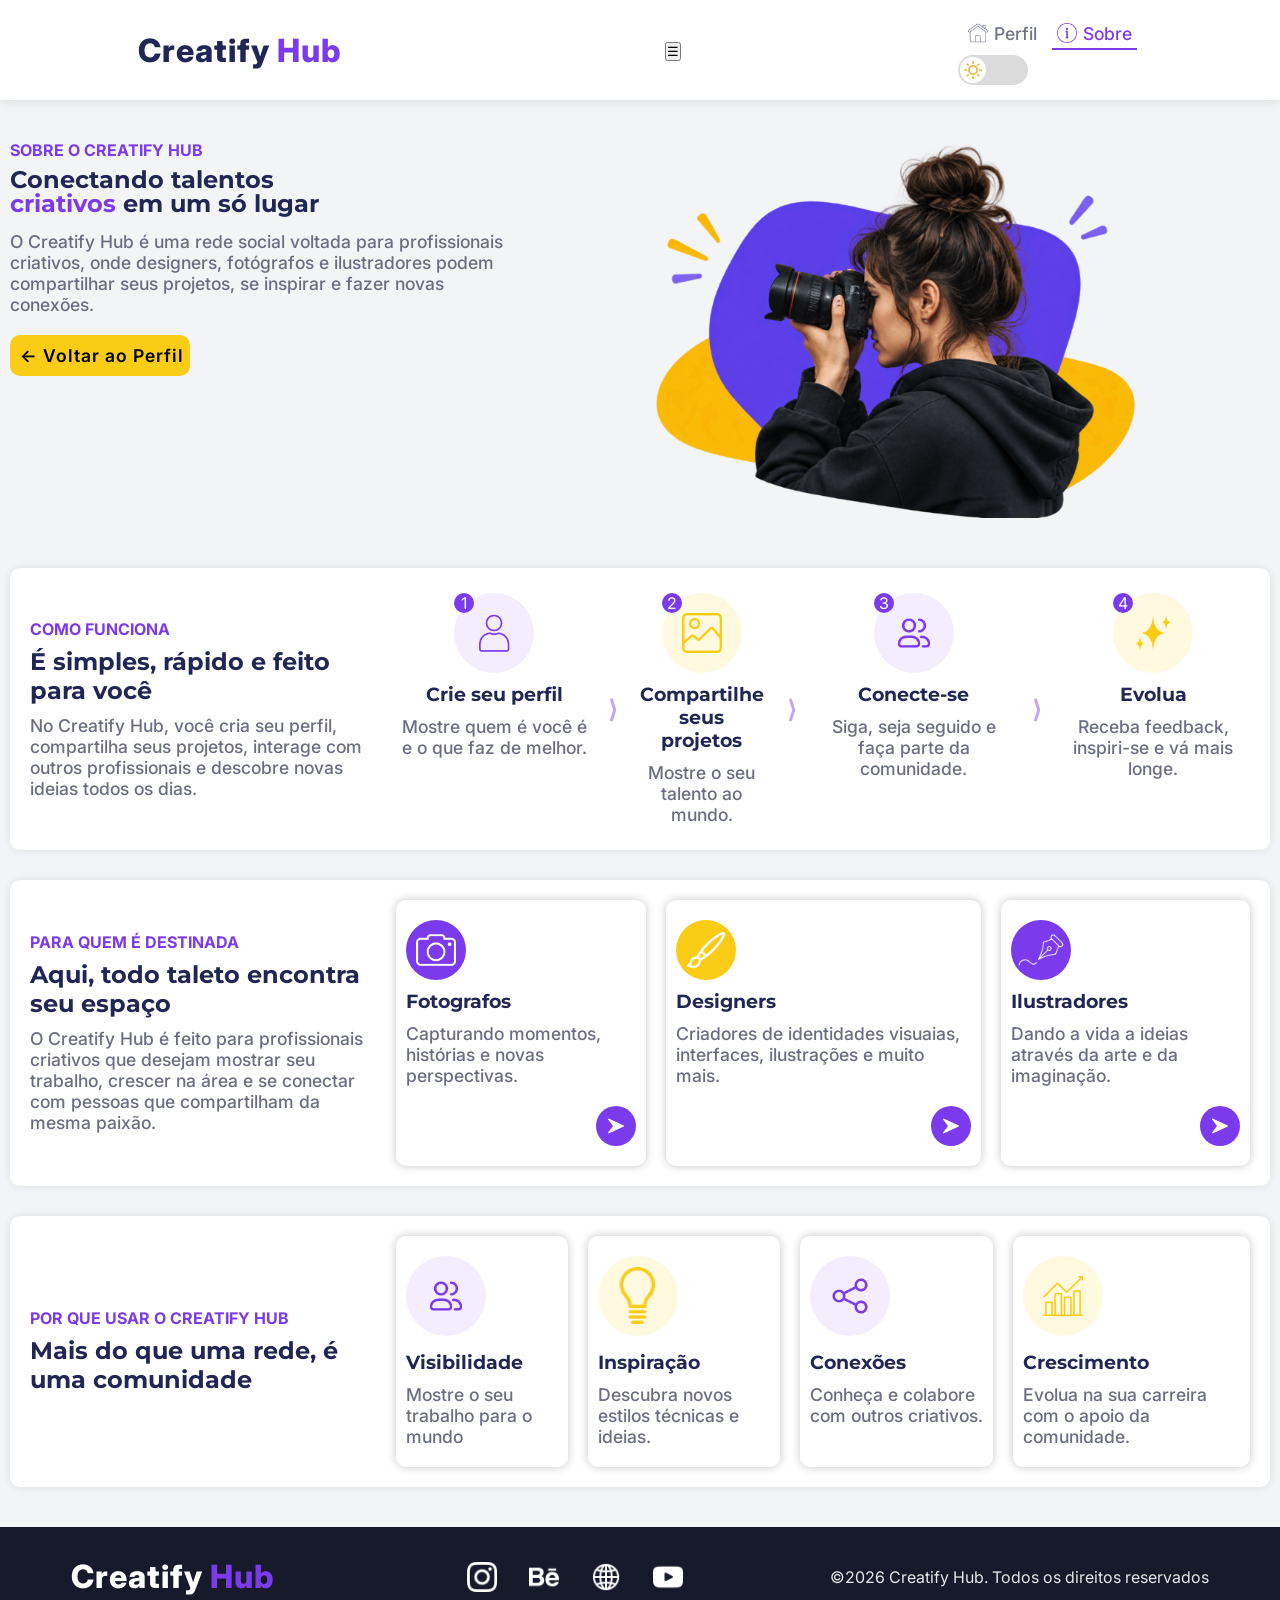
==== commit 56110406: "feat: add hamburger menu structure to about page" ====
--- a/pages/sobre.html
+++ b/pages/sobre.html
@@ -18,21 +18,34 @@
                 </div>
             </div>
 
-            <nav aria-label="Menu principal" class="menu">
-                <ul>
-                    <li><a href="../index.html"><img src="../assets/icons/home.png" alt="" class="img-menu"><img src="../assets/icons/home-hover.png" alt="" class="img-hover">Perfil</a></li>
-
-                    <li><a href="../pages/sobre.html" class="ativ"><img src="../assets/icons/sobre.png" alt="" class="img-menu"><img src="../assets/icons/sobre-hover.png" alt="" class="img-hover">Sobre</a></li>
-                </ul>
-            </nav>
-
-            <div>
-                <button id="troca-tema" aria-label="Modo escuro" onclick="mudar()">
-                    <span class="bolinha">
-                        <img src="../assets/icons/tema-claro.png" alt="" id="tema-img" class="tema-claro">
-                        <img src="../assets/icons/tema-escuro.png" alt="" id="tema-img" class="tema-escuro">
-                    </span>
-                </button>
+            <div class="bt-me"><button id="btn-menu" onclick="menu()">☰</button></div>
+
+            <div class="reponsivo" id="menu-reponsivo">
+                <nav aria-label="Menu principal" class="menu">
+                    <ul>
+                        <li>
+                            <a href="../index.html">
+                                <img src="../assets/icons/home.png" alt="" class="img-menu">
+                                <img src="../assets/icons/home-hover.png" alt="" class="img-hover">Perfil
+                            </a>
+                        </li>
+                        <li>
+                            <a href="../pages/sobre.html" class="ativ">
+                                <img src="../assets/icons/sobre.png" alt="" class="img-menu">
+                                <img src="../assets/icons/sobre-hover.png" alt="" class="img-hover">Sobre
+                            </a>
+                        </li>
+                    </ul>
+                </nav>
+
+                <div>
+                    <button id="troca-tema" aria-label="Modo escuro" onclick="mudar()">
+                        <span class="bolinha">
+                            <img src="../assets/icons/tema-claro.png" alt="" id="tema-img" class="tema-claro">
+                            <img src="../assets/icons/tema-escuro.png" alt="" id="tema-img" class="tema-escuro">
+                        </span>
+                    </button>
+                </div>
             </div>
         </section>
     </header>
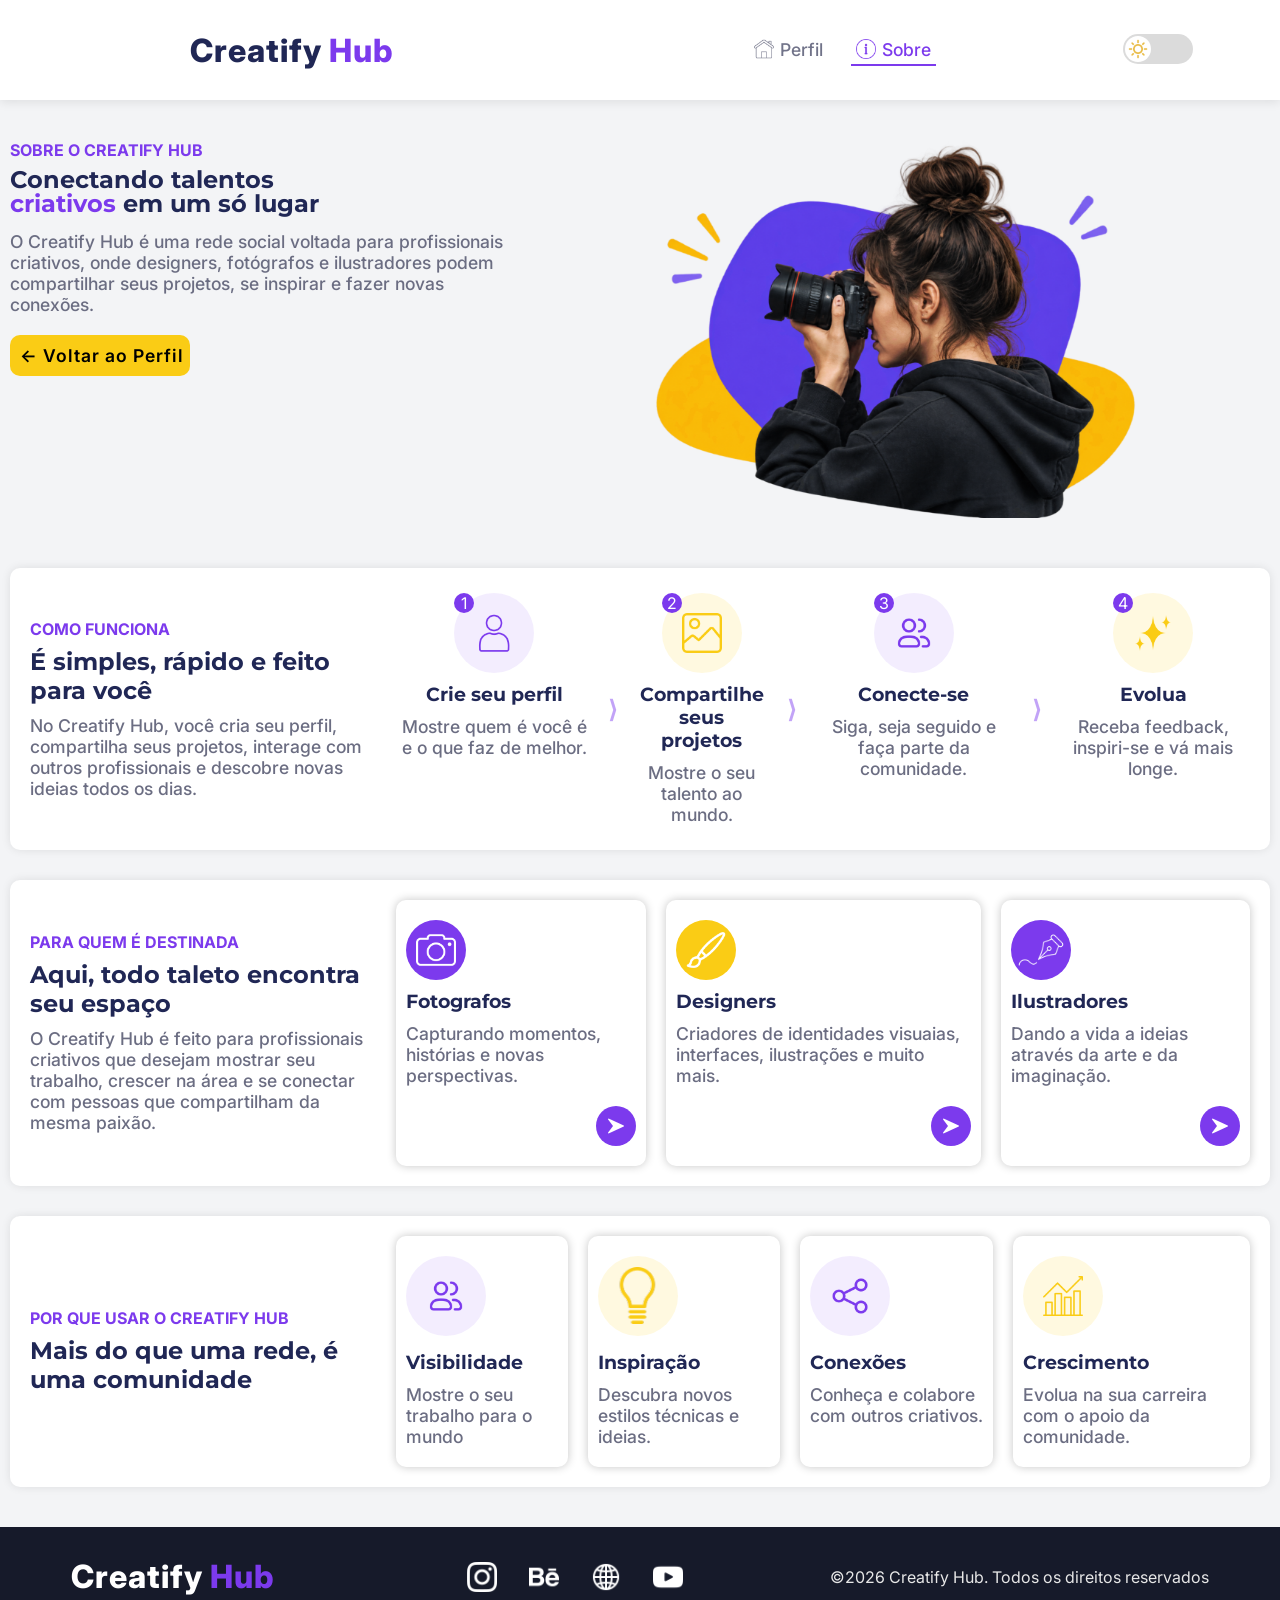
==== commit a7d8bc03: "feat: add logo and favicon to about page" ====
--- a/pages/sobre.html
+++ b/pages/sobre.html
@@ -3,6 +3,7 @@
 <head>
     <meta charset="UTF-8">
     <meta name="viewport" content="width=device-width, initial-scale=1.0">
+    <link rel="shortcut icon" href="../assets/img/logo-favicon.png" type="image/x-icon">
     <link rel="stylesheet" href="../assets/css/style.css">
     <link rel="stylesheet" href="../assets/css/responsivo.css">
     <title>Sobre</title>
@@ -10,11 +11,15 @@
 <body>
     <header>
         <section id="container-menu">
-            <div class="logo-menu">
-                <div class="logo-menu-img">
-                </div>
-                <div class="logo-menu-txt">
-                    <p>Creatify <span>Hub</span></p>
+            <div class="logo">
+                <div class="logo-menu">
+                    <div class="logo-menu-img">
+                        <img src="../assets/img/logo1.png" alt="" class="logo-img1">
+                        <img src="../assets/img/logo2.png" alt="" class="logo-img2">
+                    </div>
+                    <div class="logo-menu-txt">
+                        <p>Creatify <span>Hub</span></p>
+                    </div>
                 </div>
             </div>
 
@@ -185,7 +190,7 @@
         <section class="rodape">
             <div class="logo-rodape">
                 <div class="logo-rodape-img">
-
+                    <img src="../assets/img/logo2.png" alt="">
                 </div>
                 <div class="logo-rodape-txt">
                     <p>Creatify <span>Hub</span></p>
--- a/assets/css/style.css
+++ b/assets/css/style.css
@@ -94,10 +94,28 @@
     align-items: center;
     justify-content: space-around;
     flex-flow: row wrap;
+    gap: 10px;
+}
+
+#btn-menu{
+    display: none;
 }
 
 .logo-menu-txt {
     color: var(--cor-texto-escuro);
+}
+
+.logo{
+    display: flex;
+    justify-content: space-around;
+    flex: 1;
+}
+
+.reponsivo{
+    display: flex;
+    align-items: center;
+    justify-content: space-around;
+    flex: 1;
 }
 
 .menu{
@@ -230,7 +248,6 @@
 .bolinha.deslizar .tema-escuro{
     opacity: 1;
 }
-
 /* ========== Fim do Menu da pagina ========== */
 
 
@@ -386,7 +403,7 @@
 #btn-seguir, #btn-bio{
     flex: 1;
     border: none;
-    padding: 12px;
+    padding: 12px 0;
     font-size: 1.1rem;
     font-weight: 500;
     border-radius: 50px;
--- a/assets/css/responsivo.css
+++ b/assets/css/responsivo.css
@@ -18,8 +18,12 @@
         padding: 15px;
     }
 
+    .botoes-perfil{
+        max-width: 100%;
+    }
+
     #btn-seguir, #btn-bio{
-        max-width: 250px;
+        max-width: 210px;
     }
 
     .projeto{
@@ -57,9 +61,6 @@
     }
 
     /* ========== Fim da pagina sobre ========== */
-    *{
-        outline: 1px solid re;
-    }
 
     /* ========== Inicio do Rodape da pagina ========== */
     .copy{
@@ -71,6 +72,70 @@
 
 /* Celular */
 @media (max-width: 767px) {
+    /* ========== Inicio do Menu da pagina ========== */
+    #container-menu{
+        padding: 10px;
+        flex-wrap: wrap;
+        justify-content: space-between;
+    }
+
+    .logo{
+        flex: 2;
+        justify-content: left;
+    }
+
+    .bt-me{
+        display: flex;
+        justify-content: flex-end;
+        align-items: flex-start;
+    }
+
+    .menu ul{
+        flex-direction: column;
+        align-items: center;
+        gap: 20px;
+    }
+
+    a.ativ{
+        color: var(--cor-primaria);
+        border-bottom: 2px solid var(--cor-primaria);
+    }
+
+    #btn-menu{
+        display: block;
+        margin-left: auto;
+        width: 35px;
+        height: 35px;
+        line-height: 1;
+        font-size: 1.3rem;
+        font-weight: 500;
+        background-color: var(--cor-primaria);
+        color: var(--cor-fundo-branco);
+        border-radius: 10px;
+        border: none;
+    }
+
+    #btn-menu.ativo{
+        background-color: var(--cor-primaria-hover);
+    }
+
+    .reponsivo{
+        display: none;
+    }
+
+    .reponsivo.aberto{
+        display: flex;
+        flex-flow: column nowrap;
+        gap: 20px;
+        flex: 0 0 100%;
+        width: 100%;
+        max-width: 100%;
+        padding-bottom: 10px;
+    }
+
+    /* ========== Fim do Menu da pagina ========== */
+
+
     /* ========== Inicio da pagina perfil ========== */
     #container-perfil{
         padding: 0;
@@ -80,6 +145,31 @@
         grid-template-columns: repeat(1,1fr);
     }
 
+    .projeto-titulo{
+        flex-direction: column;
+        gap: 10px;
+    }
+
+    .frase-txt{
+        font-size: 1.1rem;
+    }
+
+    .frase-txt::before{
+        right: 45%;
+    }
+
+    .frase-txt.mover::before{
+        right: 53%;
+    }
+
+    #btn-ver{
+        width: 100%;
+        max-width: 110px;
+        text-align: left;
+        white-space: nowrap;
+        padding: 8px 0;
+    }
+
     .perfil{
         width: 100%;
     }
